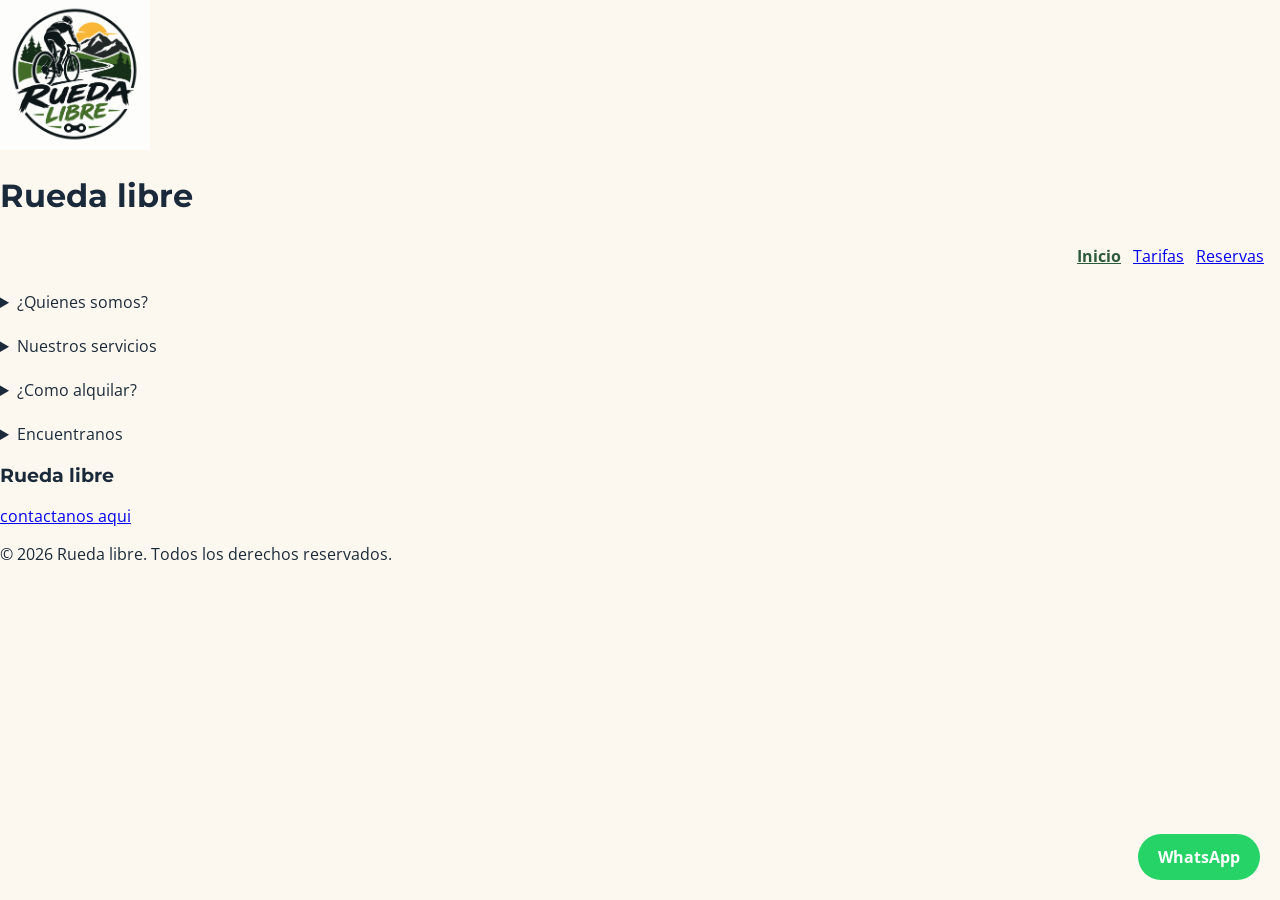
==== index.html @ f24c2aa4 "revision header" ====
<!DOCTYPE html>
<html lang="en">
<head>
    <meta charset="UTF-8">
    <meta name="viewport" content="width=device-width, initial-scale=1.0">
    <title>Rueda Libre</title>



    <link rel="preconnect" href="https://fonts.googleapis.com">
    <link rel="preconnect" href="https://fonts.gstatic.com" crossorigin>
    <link href="https://fonts.googleapis.com/css2?family=Montserrat:wght@700&family=Open+Sans:wght@400;600&display=swap" rel="stylesheet">
    <link rel="stylesheet" href="css/styles.css">



</head>


<body>



    <header>
      <img src="images/rueda.png" alt="logo" width="150px" height="150px">
        <h1>Rueda libre</h1>
        
        <ul id="menu">
            <li><a href="index.html" class="activo">Inicio</a></li>
            <li><a href="paginas/tarifas.html">Tarifas</a></li>
            <li><a href="paginas/reservas.html" class="btn-reservas">Reservas</a></li>
        </ul>

    </header>



<details>
<summary>¿Quienes somos?</summary>
<h2>Rueda libre</h2>
<p>somos empresa lider en alquiler de bicicletas ubicada en medellin con mas de 10 años de experiencia en el mercado</p>
<a href="#encuentranos">encuentranos</a>
</details>
<br>
<details>
  <summary>Nuestros servicios</summary>
  <a href="reservas.html">no te quedes sin tu cupo</a>

 <h2>Alquiler de bicicletas</h2>
<p>Escoge la bicicleta a tu gusto, incluye casco y candado</p>

<div class="contenedor-bicicletas">
  
  <div class="tarjeta">
    <h3>Urbana</h3>
    <p>Ideal para ciudad</p>
    <img src="images/urbana.png" alt="bici urbana">
  </div>

  <div class="tarjeta">
    <h3>Montaña</h3>
    <p>Para trocha y aventura</p>
    <img src="images/montaña.png" alt="bici montaña">
  </div>

  <div class="tarjeta">
    <span class="etiqueta">Nuevo</span>
    <h3>Eléctrica</h3>
    <p>Con asistencia eléctrica</p>
    <img src="images/electrica.png" alt="bici electrica">
  </div>

</div>

    <li class="tarjeta servicio">
      <h2>Recorridos guiados</h2>
      <p>Recorrido por las mejores partes de Medellín en el cual podrás disfrutar de muy buenas vistas y buena gastronomía en el recorrido</p>
      <img src="images/ruta.png" alt="una de las rutas">
    </li>

    <li class="tarjeta servicio">
      <h2>Taller básico</h2>
      <p>Te ofrecemos un curso de corta duración en el cual podrás aprender como hacerle mantenimiento general a tu bicicleta y mantenerla al día</p>
      <img src="images/taller.png" alt="taller de mantenimiento">
    </li>
  </ul>
</details>
<br>
<details>
<summary>¿Como alquilar?</summary>
<ol>
    <li>ponerte en contacto ,dale click al link de abajo</li>
    <li>cuentanos tu horario , bicicleta y ruta de preferencia</li>
    <li>escribe tus dato para reserva</li>
    <li>cancela el monto pactado con el asesor para comfirmar la reserva</li>
    <li>disfruta de tu servicio</li>
</ol>
<a href="mailto:ruedalibre@gmail.com">click aqui</a>


</details>
<br>
<details>

<summary id="encuentranos">Encuentranos</summary>
<p>calle 87 </p>
<a href="https://www.google.com/maps/@6.2193664,-75.5882881,15z?entry=ttu&g_ep=EgoyMDI2MTAxOC4wIKXMDSoASAFQAw%3D%3D"target="_blank">nuestra ubicacion</a>
</details>
<footer>
        <h3>Rueda libre</h3>
        
        <p><a href="mailto:ruedalibre@gmail.com">contactanos aqui</a></p>

        <p>&copy; 2026 Rueda libre. Todos los derechos reservados.</p>

    </footer>

<a href="https://wa.me/573000000000" target="_blank" class="btn-whatsapp">WhatsApp</a>
</body>
</html>
---- css/styles.css ----
/* === 1. VARIABLES === */
:root{
  --fuente-titulos: "Montserrat", sans-serif;
  --fuente-texto: "Open Sans", sans-serif;
  --verde-ruta: #2d5a3a;
  --naranja-pedal: #ff6b35;
  --gris-asfalto: #666;
  --crema: #fdf8ef;
  --azul-noche: #1a2a3a;
  --espacio-small: 0.5rem;
  --espacio-medium: 1rem;
  --espacio-large: 2rem;
}

/* === 2. BASE === */
*{
  box-sizing: border-box;
}
body{
  font-family: var(--fuente-texto);
  background-color: var(--crema);
  color: var(--azul-noche);
  margin: 0;
}
h1, h2, h3, h4, h5, h6{
  font-family: var(--fuente-titulos);
}
main{
  max-width: 64rem;
  margin: 0 auto;
  padding: var(--espacio-medium);
  padding-bottom: 80px;
}

/* === 3. NAVEGACION === */



#menu{
  color: var(--gris-asfalto);
  padding: var(--espacio-small) var(--espacio-medium);
  text-decoration: none;

  display: flex;
  justify-content:right;
  
 
  gap: 12px;
  
  
}
.header{
  flex-direction: column;
  align-items: center;


}
#menu li{
  display: inline-block;
}
#menu a.activo{
  color: var(--verde-ruta);
  font-weight: bold;
}
#menu a:focus{
  outline: 3px solid var(--naranja-pedal);
  outline-offset: 2px;
}
#menu a:hover{
  color: var(--naranja-pedal);

}


/* === 4. COMPONENTES - Portada === */
#portada, .portada, .hero, #inicio{
  min-height: 70vh;
}

/* === 5. COMPONENTES - Tarjetas === */
.tarjeta, .card, .servicio, .servicios .card{
  position: relative;
  padding: var(--espacio-medium);
  border: 1px solid var(--gris-asfalto);
  border-radius: 8px;
  margin-bottom: var(--espacio-medium);
}

.contenedor-bicicletas{
  display: flex;
  gap: 12px;
  
}
.contenedor-bicicletas .tarjeta{
  flex: 1;
}
.tarjeta img, .card img{
  width: 100%;
  display: block;
  
}

.etiqueta{
  position: absolute;
  top: 10px;
  right: 10px;
  background-color: var(--naranja-pedal);
  color: white;
  padding: 4px 8px;
  border-radius: 4px;
  font-size: 0.8rem;
  font-weight: bold;
}

/* === 6. COMPONENTES - Tablas === */
table{
  width: 100%;
  border-collapse: collapse;
}
th, td{
  padding: var(--espacio-small);
  border: 1px solid var(--gris-asfalto);
}
thead th, thead{
  background-color: var(--verde-ruta);
  color: #ffffff;
}

/* === 7. COMPONENTES - Formulario y botones === */
label{
  display: block;
  margin-bottom: var(--espacio-small);
}
input, textarea, select{
  width: 100%;
  padding: var(--espacio-small);
}
button, .btn, input[type="submit"]{
  padding: var(--espacio-small) var(--espacio-large);
}
button:focus, .btn:focus{
  outline: 3px solid var(--naranja-pedal);
}

/* === 8. POSICIONAMIENTO - WhatsApp fijo === */
.btn-whatsapp{
  position: fixed;
  bottom: 20px;
  right: 20px;
  background-color: #25D366;
  color: white;
  padding: 12px 20px;
  border-radius: 50px;
  text-decoration: none;
  font-weight: bold;
  z-index: 1000;
}
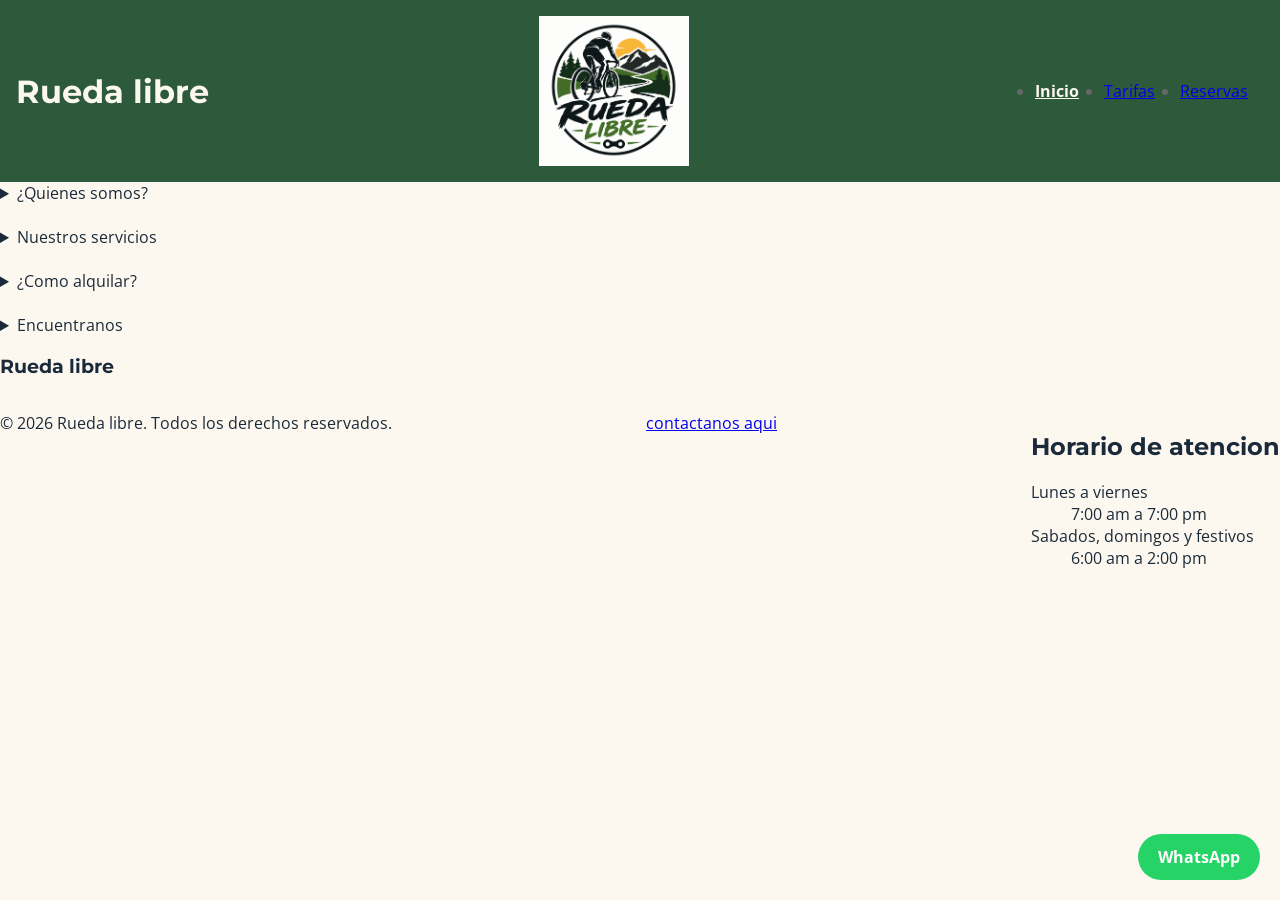
==== commit 3c40deb3: "se le modifica color y posicion de los elementos del header y footer" ====
--- a/index.html
+++ b/index.html
@@ -22,8 +22,9 @@
 
 
     <header>
+      <h1>Rueda libre</h1>
       <img src="images/rueda.png" alt="logo" width="150px" height="150px">
-        <h1>Rueda libre</h1>
+        
         
         <ul id="menu">
             <li><a href="index.html" class="activo">Inicio</a></li>
@@ -106,12 +107,20 @@
 <p>calle 87 </p>
 <a href="https://www.google.com/maps/@6.2193664,-75.5882881,15z?entry=ttu&g_ep=EgoyMDI2MTAxOC4wIKXMDSoASAFQAw%3D%3D"target="_blank">nuestra ubicacion</a>
 </details>
+<h3>Rueda libre</h3>
 <footer>
-        <h3>Rueda libre</h3>
+        <p>&copy; 2026 Rueda libre. Todos los derechos reservados.</p>
+        
         
         <p><a href="mailto:ruedalibre@gmail.com">contactanos aqui</a></p>
 
-        <p>&copy; 2026 Rueda libre. Todos los derechos reservados.</p>
+        <dl>
+            <h2>Horario de atencion</h2>
+            <dt>Lunes a viernes</dt>
+            <dd>7:00 am a 7:00 pm</dd>
+            <dt>Sabados, domingos y festivos</dt>
+            <dd>6:00 am a 2:00 pm</dd>
+        </dl>
 
     </footer>
 
--- a/css/styles.css
+++ b/css/styles.css
@@ -40,26 +40,27 @@
   color: var(--gris-asfalto);
   padding: var(--espacio-small) var(--espacio-medium);
   text-decoration: none;
-
   display: flex;
   justify-content:right;
-  
- 
-  gap: 12px;
+flex-wrap: wrap;
+  gap: 25px;
   
   
 }
-.header{
-  flex-direction: column;
+header{
+  display: flex;
+  flex-direction: row;
   align-items: center;
+  justify-content: space-between;
+  padding: var(--espacio-medium);
+  background-color: var(--verde-ruta);
 
 
 }
-#menu li{
-  display: inline-block;
-}
+
+
 #menu a.activo{
-  color: var(--verde-ruta);
+  color: var(--crema);
   font-weight: bold;
 }
 #menu a:focus{
@@ -154,4 +155,13 @@
   text-decoration: none;
   font-weight: bold;
   z-index: 1000;
+}
+footer{
+  display: flex;
+  justify-content: space-between;
+
+
+}
+h1{
+  color: var(--crema);
 }
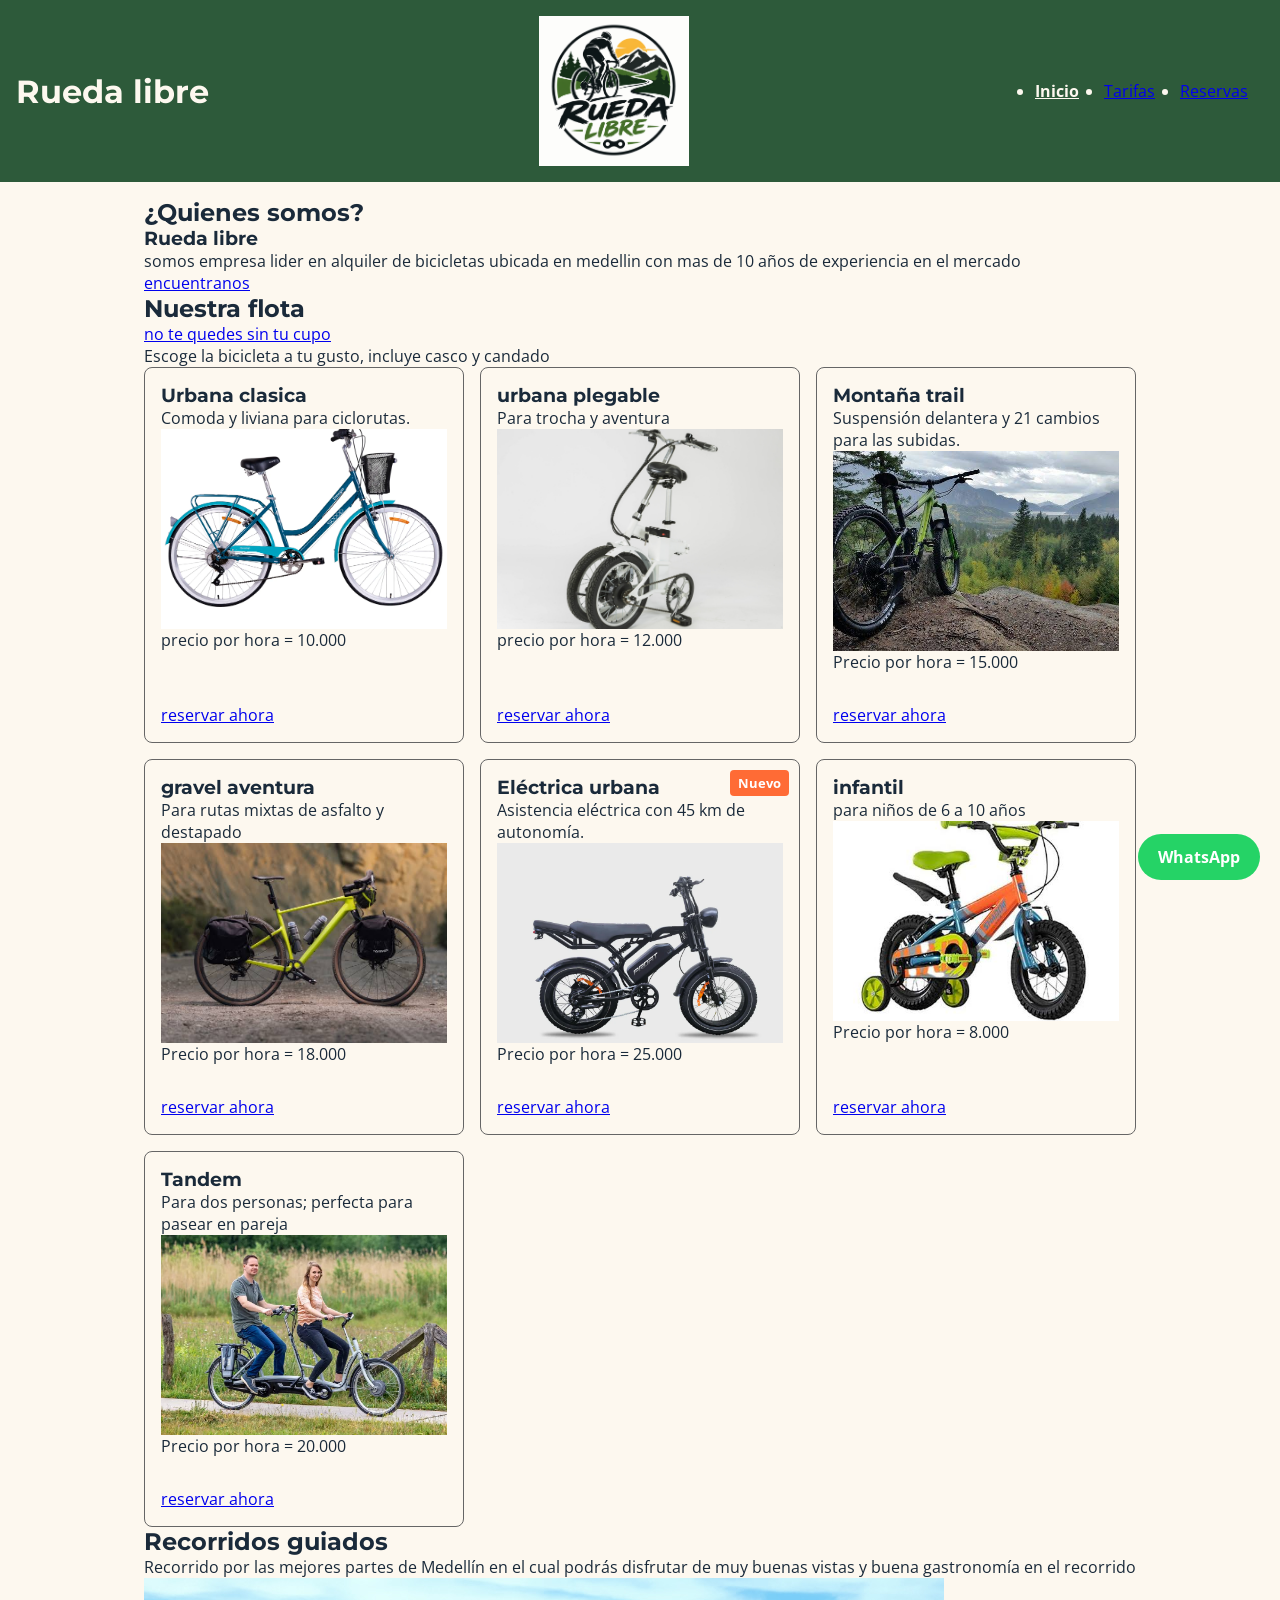
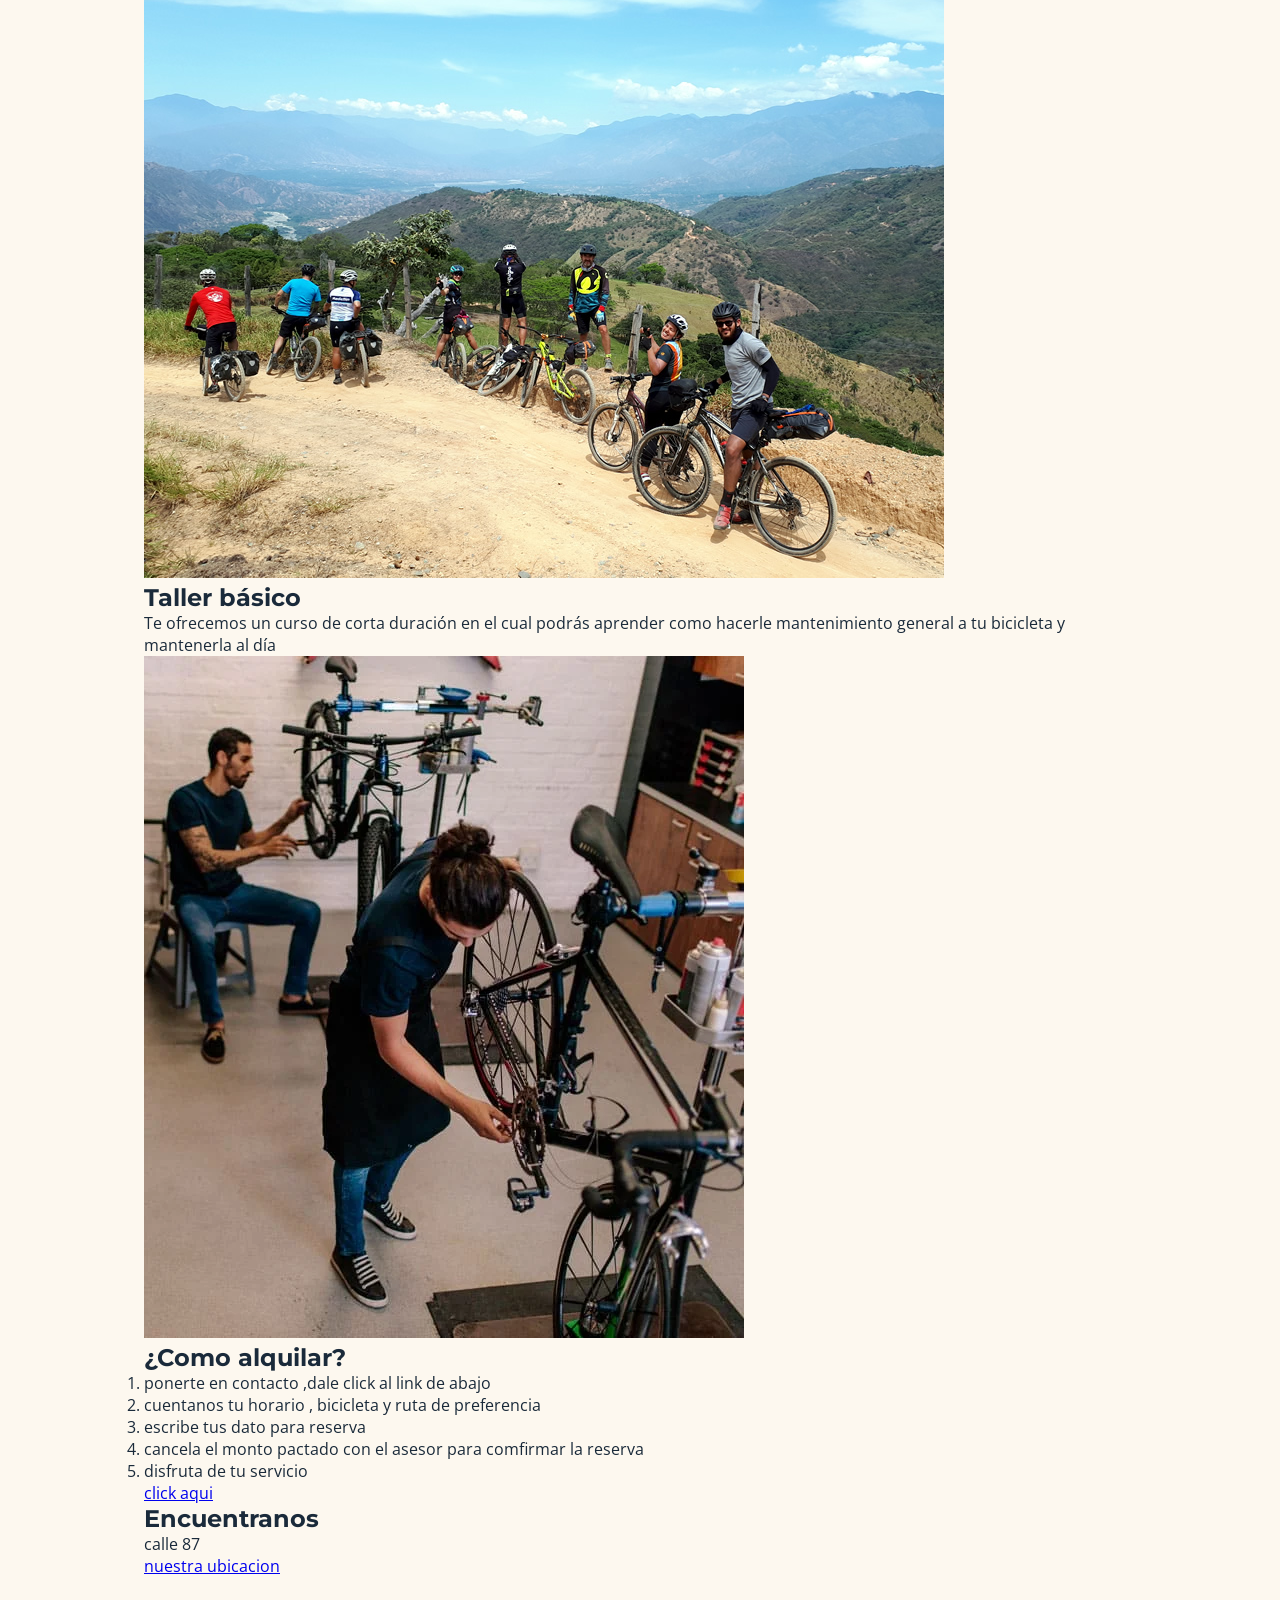
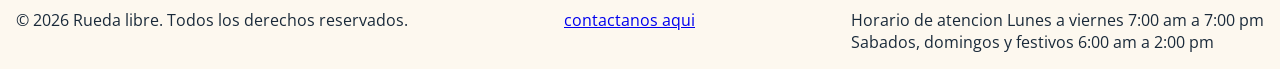
==== commit 1c6f39e5: "se le agrega y alinean  tarjetas" ====
--- a/index.html
+++ b/index.html
@@ -15,115 +15,149 @@
 
 
 </head>
-
-
 <body>
-
-
-
     <header>
       <h1>Rueda libre</h1>
       <img src="images/rueda.png" alt="logo" width="150px" height="150px">
         
-        
+      <nav>
         <ul id="menu">
             <li><a href="index.html" class="activo">Inicio</a></li>
             <li><a href="paginas/tarifas.html">Tarifas</a></li>
             <li><a href="paginas/reservas.html" class="btn-reservas">Reservas</a></li>
         </ul>
+      </nav>
 
     </header>
 
+    
+
+<main>
+
+  <h2>¿Quienes somos?</h2>
+  <h3>Rueda libre</h3>
+  <p>somos empresa lider en alquiler de bicicletas ubicada en medellin con mas de 10 años de experiencia en el mercado</p>
+  <a href="#encuentranos">encuentranos</a>
+
+  <br>
+
+    
+  <h2>Nuestra flota</h2>
+  <a href="paginas/reservas.html">no te quedes sin tu cupo</a>
+  <p>Escoge la bicicleta a tu gusto, incluye casco y candado</p>
+
+  <div class="contenedor-bicicletas">
+    
+    <div class="tarjeta">
+      <h3>Urbana clasica</h3>
+      <p>Comoda y liviana para ciclorutas.</p>
+      <img src="images/urbana.png" alt="bici urbana">
+      <p>precio por hora = 10.000</p>
+      <a href="paginas/reservas.html">reservar ahora</a>
+    </div>
+    <div class="tarjeta">
+      <h3>urbana plegable</h3>
+      <p>Para trocha y aventura</p>
+      <img src="images/plegable.png" alt="bici urbana plegable">
+      <p>precio por hora = 12.000</p>
+      <a href="paginas/reservas.html">reservar ahora</a>
+    </div>
+
+    <div class="tarjeta">
+      <h3>Montaña trail</h3>
+      <p>Suspensión delantera y 21 cambios para las subidas.</p>
+      <img src="images/montaña.png" alt="bici montaña">
+      <P>Precio por hora = 15.000</P>
+      <a href="paginas/reservas.html">reservar ahora</a>
+    </div>
+    <div class="tarjeta">
+      <h3>gravel aventura</h3>
+      <p>Para rutas mixtas de asfalto y destapado</p>
+      <img src="images/gravel.png" alt="bici para gravel">
+      <p>Precio por hora = 18.000</p>
+      <a href="paginas/reservas.html">reservar ahora</a>
+    </div>
+
+    <div class="tarjeta">
+      <span class="etiqueta">Nuevo</span>
+      <h3>Eléctrica urbana</h3>
+      <p>Asistencia eléctrica con 45 km de autonomía.</p>
+      <img src="images/electrica.png" alt="bici electrica">
+      <p>Precio por hora = 25.000</p>
+      <a href="paginas/reservas.html">reservar ahora</a>
+    </div>
+    
+    
+    <div class="tarjeta">
+      <h3>infantil</h3>
+      <p>para niños de 6 a 10 años</p>
+      <img src="images/niños.png" alt="bici para niños">
+      <p>Precio por hora = 8.000</p>
+      <a href="paginas/reservas.html">reservar ahora</a>
+    </div>  
+
+    <div class="tarjeta">
+      <h3>Tandem</h3>
+      <p>Para dos personas; perfecta para pasear en pareja</p>
+      <img src="images/tandem.png" alt="bici para niños">
+      <p>Precio por hora = 20.000</p>
+      <a href="paginas/reservas.html">reservar ahora</a>
+    </div>  
 
 
-<details>
-<summary>¿Quienes somos?</summary>
-<h2>Rueda libre</h2>
-<p>somos empresa lider en alquiler de bicicletas ubicada en medellin con mas de 10 años de experiencia en el mercado</p>
-<a href="#encuentranos">encuentranos</a>
-</details>
-<br>
-<details>
-  <summary>Nuestros servicios</summary>
-  <a href="reservas.html">no te quedes sin tu cupo</a>
-
- <h2>Alquiler de bicicletas</h2>
-<p>Escoge la bicicleta a tu gusto, incluye casco y candado</p>
-
-<div class="contenedor-bicicletas">
-  
-  <div class="tarjeta">
-    <h3>Urbana</h3>
-    <p>Ideal para ciudad</p>
-    <img src="images/urbana.png" alt="bici urbana">
   </div>
 
-  <div class="tarjeta">
-    <h3>Montaña</h3>
-    <p>Para trocha y aventura</p>
-    <img src="images/montaña.png" alt="bici montaña">
-  </div>
-
-  <div class="tarjeta">
-    <span class="etiqueta">Nuevo</span>
-    <h3>Eléctrica</h3>
-    <p>Con asistencia eléctrica</p>
-    <img src="images/electrica.png" alt="bici electrica">
-  </div>
-
-</div>
-
-    <li class="tarjeta servicio">
-      <h2>Recorridos guiados</h2>
-      <p>Recorrido por las mejores partes de Medellín en el cual podrás disfrutar de muy buenas vistas y buena gastronomía en el recorrido</p>
-      <img src="images/ruta.png" alt="una de las rutas">
-    </li>
-
-    <li class="tarjeta servicio">
-      <h2>Taller básico</h2>
-      <p>Te ofrecemos un curso de corta duración en el cual podrás aprender como hacerle mantenimiento general a tu bicicleta y mantenerla al día</p>
-      <img src="images/taller.png" alt="taller de mantenimiento">
-    </li>
-  </ul>
-</details>
-<br>
-<details>
-<summary>¿Como alquilar?</summary>
-<ol>
-    <li>ponerte en contacto ,dale click al link de abajo</li>
-    <li>cuentanos tu horario , bicicleta y ruta de preferencia</li>
-    <li>escribe tus dato para reserva</li>
-    <li>cancela el monto pactado con el asesor para comfirmar la reserva</li>
-    <li>disfruta de tu servicio</li>
-</ol>
-<a href="mailto:ruedalibre@gmail.com">click aqui</a>
 
 
-</details>
-<br>
-<details>
+          <h2>Recorridos guiados</h2>
+          <p>Recorrido por las mejores partes de Medellín en el cual podrás disfrutar de muy buenas vistas y buena gastronomía en el recorrido</p>
+        <img src="images/ruta.png" alt="una de las rutas">
+      
 
-<summary id="encuentranos">Encuentranos</summary>
-<p>calle 87 </p>
-<a href="https://www.google.com/maps/@6.2193664,-75.5882881,15z?entry=ttu&g_ep=EgoyMDI2MTAxOC4wIKXMDSoASAFQAw%3D%3D"target="_blank">nuestra ubicacion</a>
-</details>
-<h3>Rueda libre</h3>
-<footer>
+        
+        <h2>Taller básico</h2>
+          <p>Te ofrecemos un curso de corta duración en el cual podrás aprender como hacerle mantenimiento general a tu bicicleta y mantenerla al día</p>
+          <img src="images/taller.png" alt="taller de mantenimiento">
+        
+      
+    
+
+  <br>
+
+  <h2>¿Como alquilar?</h2>
+  <ol>
+      <li>ponerte en contacto ,dale click al link de abajo</li>
+      <li>cuentanos tu horario , bicicleta y ruta de preferencia</li>
+      <li>escribe tus dato para reserva</li>
+      <li>cancela el monto pactado con el asesor para comfirmar la reserva</li>
+      <li>disfruta de tu servicio</li>
+  </ol>
+  <a href="mailto:ruedalibre@gmail.com">click aqui</a>
+
+  <br>
+
+  <h2>Encuentranos</h2>
+  <p>calle 87 </p>
+  <a href="https://www.google.com/maps/@6.2193664,-75.5882881,15z?entry=ttu&g_ep=EgoyMDI2MTAxOC4wIKXMDSoASAFQAw%3D%3D"target="_blank">nuestra ubicacion</a>
+
+</main>
+    <footer>
+      
         <p>&copy; 2026 Rueda libre. Todos los derechos reservados.</p>
         
         
         <p><a href="mailto:ruedalibre@gmail.com">contactanos aqui</a></p>
 
-        <dl>
-            <h2>Horario de atencion</h2>
-            <dt>Lunes a viernes</dt>
-            <dd>7:00 am a 7:00 pm</dd>
-            <dt>Sabados, domingos y festivos</dt>
-            <dd>6:00 am a 2:00 pm</dd>
-        </dl>
-
+        <p> Horario de atencion
+            Lunes a viernes
+            7:00 am a 7:00 pm
+            <br>
+            Sabados, domingos y festivos
+            6:00 am a 2:00 pm</p>
+        
+      <a href="https://wa.me/573000000000" target="_blank" class="btn-whatsapp">WhatsApp</a>
     </footer>
 
-<a href="https://wa.me/573000000000" target="_blank" class="btn-whatsapp">WhatsApp</a>
+      
 </body>
 </html>
--- a/css/styles.css
+++ b/css/styles.css
@@ -15,12 +15,18 @@
 /* === 2. BASE === */
 *{
   box-sizing: border-box;
+  margin: 0;
+  padding: 0;
 }
 body{
   font-family: var(--fuente-texto);
   background-color: var(--crema);
   color: var(--azul-noche);
   margin: 0;
+  padding: 0;
+  width: 100%;
+  
+  
 }
 h1, h2, h3, h4, h5, h6{
   font-family: var(--fuente-titulos);
@@ -29,7 +35,7 @@
   max-width: 64rem;
   margin: 0 auto;
   padding: var(--espacio-medium);
-  padding-bottom: 80px;
+  min-height: 80vh;
 }
 
 /* === 3. NAVEGACION === */
@@ -38,24 +44,32 @@
 
 #menu{
   color: var(--gris-asfalto);
-  padding: var(--espacio-small) var(--espacio-medium);
+  padding: var(--espacio-medium);
   text-decoration: none;
   display: flex;
-  justify-content:right;
-flex-wrap: wrap;
+  justify-content:flex-end;
+  flex-wrap: wrap;
   gap: 25px;
-  
+ color: var(--crema);
   
 }
-header{
-  display: flex;
-  flex-direction: row;
-  align-items: center;
-  justify-content: space-between;
-  padding: var(--espacio-medium);
-  background-color: var(--verde-ruta);
 
+header {
+    display: flex;
+    flex-direction: row;
+    align-items: center;
+    justify-content: space-between;
 
+    width: 100%;
+    max-width: none;
+    min-width: 0;
+    box-sizing: border-box;
+
+    padding: 1rem;
+    margin: 0;
+
+    background-color: var(--verde-ruta);
+    flex-wrap: wrap;
 }
 
 
@@ -79,27 +93,44 @@
 }
 
 /* === 5. COMPONENTES - Tarjetas === */
-.tarjeta, .card, .servicio, .servicios .card{
-  position: relative;
+.tarjeta {
+  position:relative;
   padding: var(--espacio-medium);
   border: 1px solid var(--gris-asfalto);
   border-radius: 8px;
   margin-bottom: var(--espacio-medium);
+  display: flex;
+  height: 100%;
+  flex-direction: column;
+  align-items: stretch;
+  
+}
+.tarjeta a{
+  margin-top: auto;
+  padding-top: 15px;
+
+
+}
+.tarjeta img{
+width: 100%;
+height: 200px;
+object-fit: cover;
+
 }
 
 .contenedor-bicicletas{
-  display: flex;
-  gap: 12px;
+  display: grid;
+  gap: 16px;
+  width: 100%;
+  max-width: 1100px;
+  grid-template-columns: repeat(auto-fit,minmax(280px,1fr));
+  justify-content: center;
+  align-items: stretch;
+  grid-auto-rows: 1fr;
+  
   
 }
-.contenedor-bicicletas .tarjeta{
-  flex: 1;
-}
-.tarjeta img, .card img{
-  width: 100%;
-  display: block;
-  
-}
+
 
 .etiqueta{
   position: absolute;
@@ -159,6 +190,7 @@
 footer{
   display: flex;
   justify-content: space-between;
+  padding:var(--espacio-medium);
 
 
 }
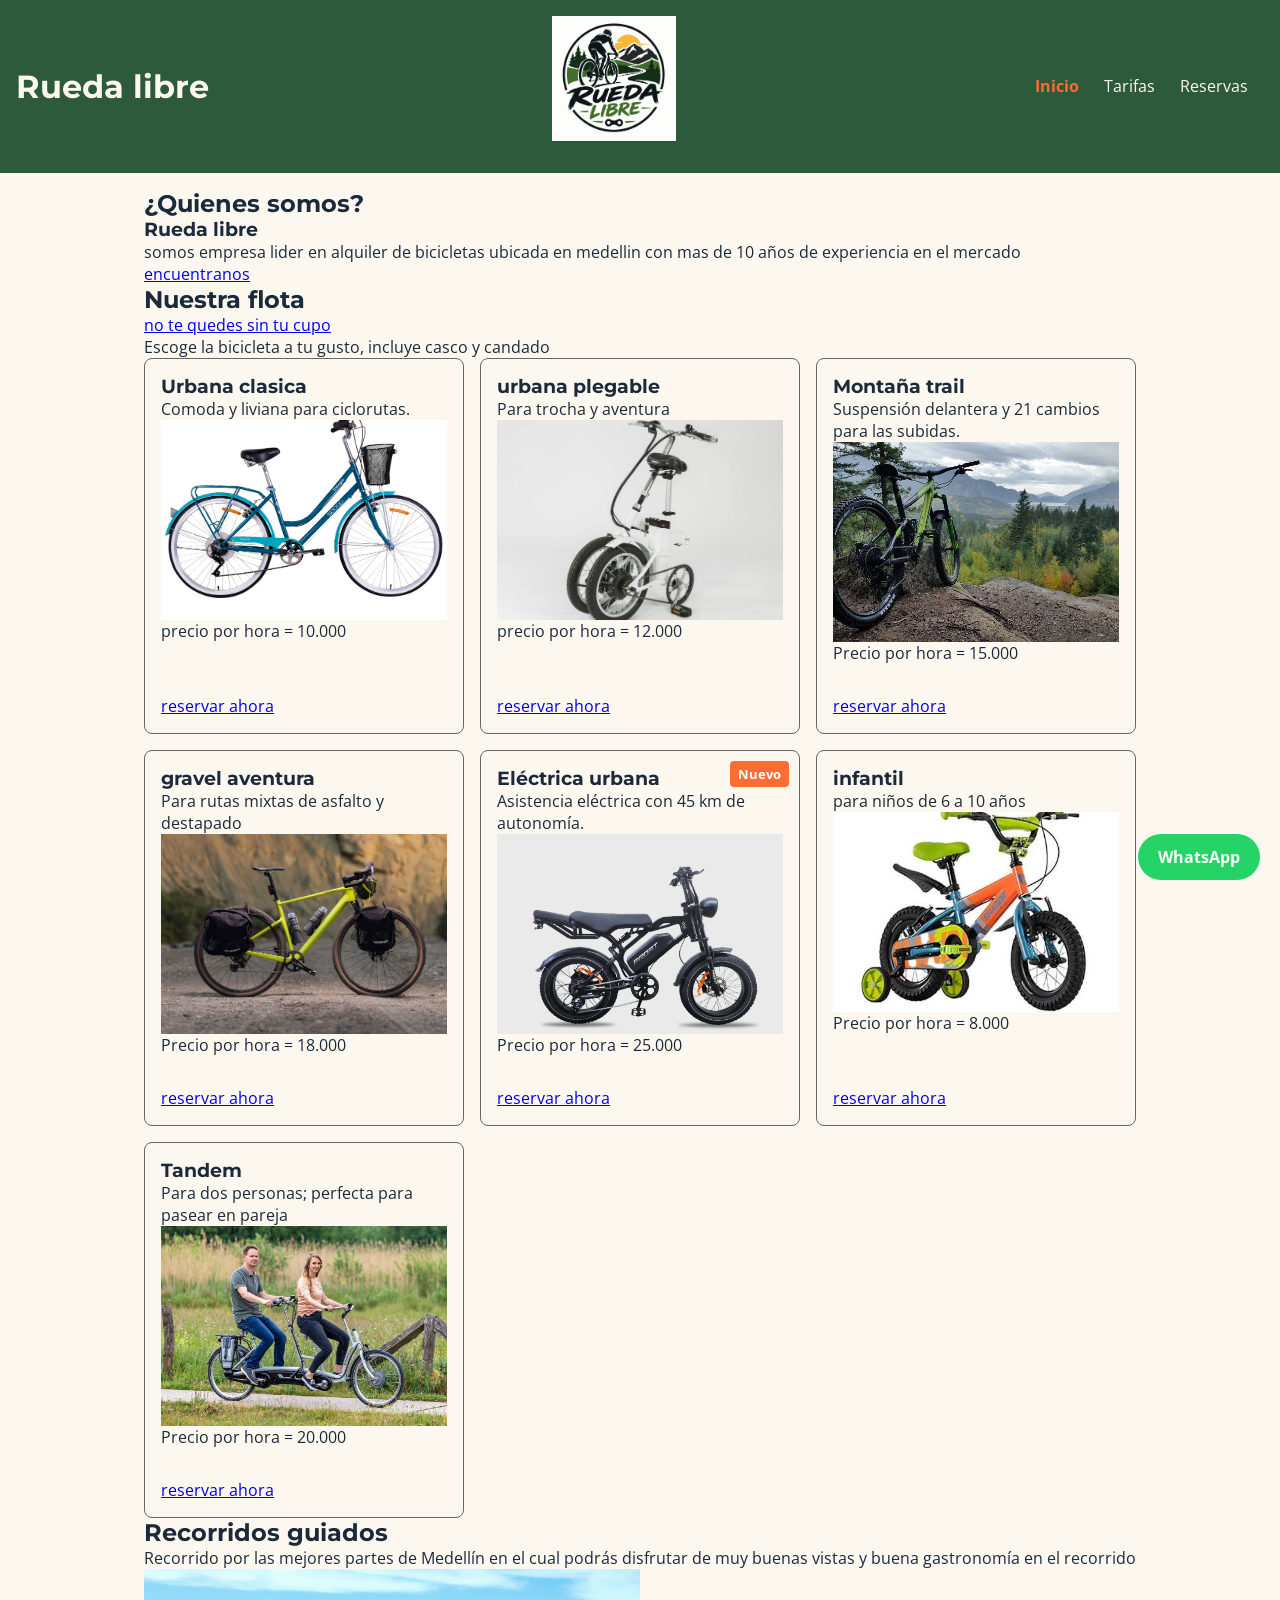
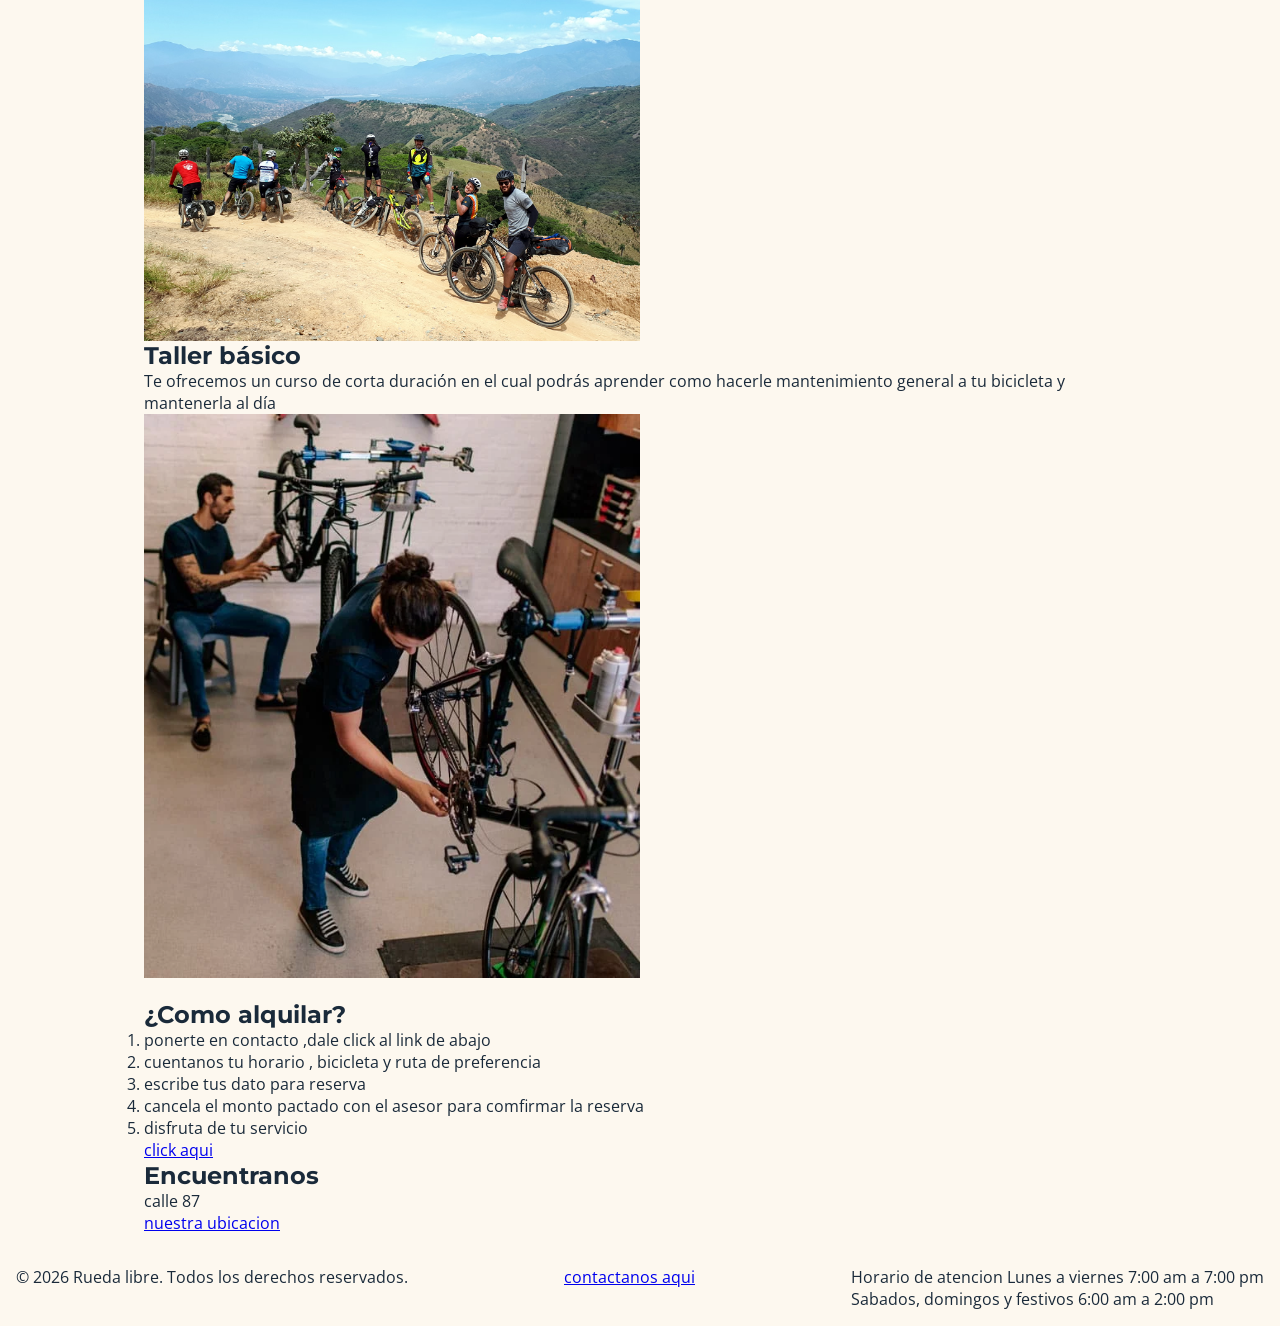
==== commit f630a679: "se le corrigen tamaño de imagenes y logo" ====
--- a/index.html
+++ b/index.html
@@ -18,7 +18,7 @@
 <body>
     <header>
       <h1>Rueda libre</h1>
-      <img src="images/rueda.png" alt="logo" width="150px" height="150px">
+      <img id="logo"src="images/rueda.png" alt="logo">
         
       <nav>
         <ul id="menu">
--- a/css/styles.css
+++ b/css/styles.css
@@ -51,7 +51,7 @@
   flex-wrap: wrap;
   gap: 25px;
  color: var(--crema);
-  
+  list-style: none;
 }
 
 header {
@@ -71,10 +71,16 @@
     background-color: var(--verde-ruta);
     flex-wrap: wrap;
 }
+#logo{
+
+  max-width: 10%;
+  
+  margin-bottom: var(--espacio-medium);
+}
 
 
 #menu a.activo{
-  color: var(--crema);
+  color: var(--naranja-pedal);
   font-weight: bold;
 }
 #menu a:focus{
@@ -84,6 +90,10 @@
 #menu a:hover{
   color: var(--naranja-pedal);
 
+}
+#menu a{
+  color: var(--crema);
+  text-decoration: none;
 }
 
 
@@ -115,6 +125,12 @@
 width: 100%;
 height: 200px;
 object-fit: cover;
+
+
+}
+img{
+display: flex;
+width: 50%;
 
 }
 
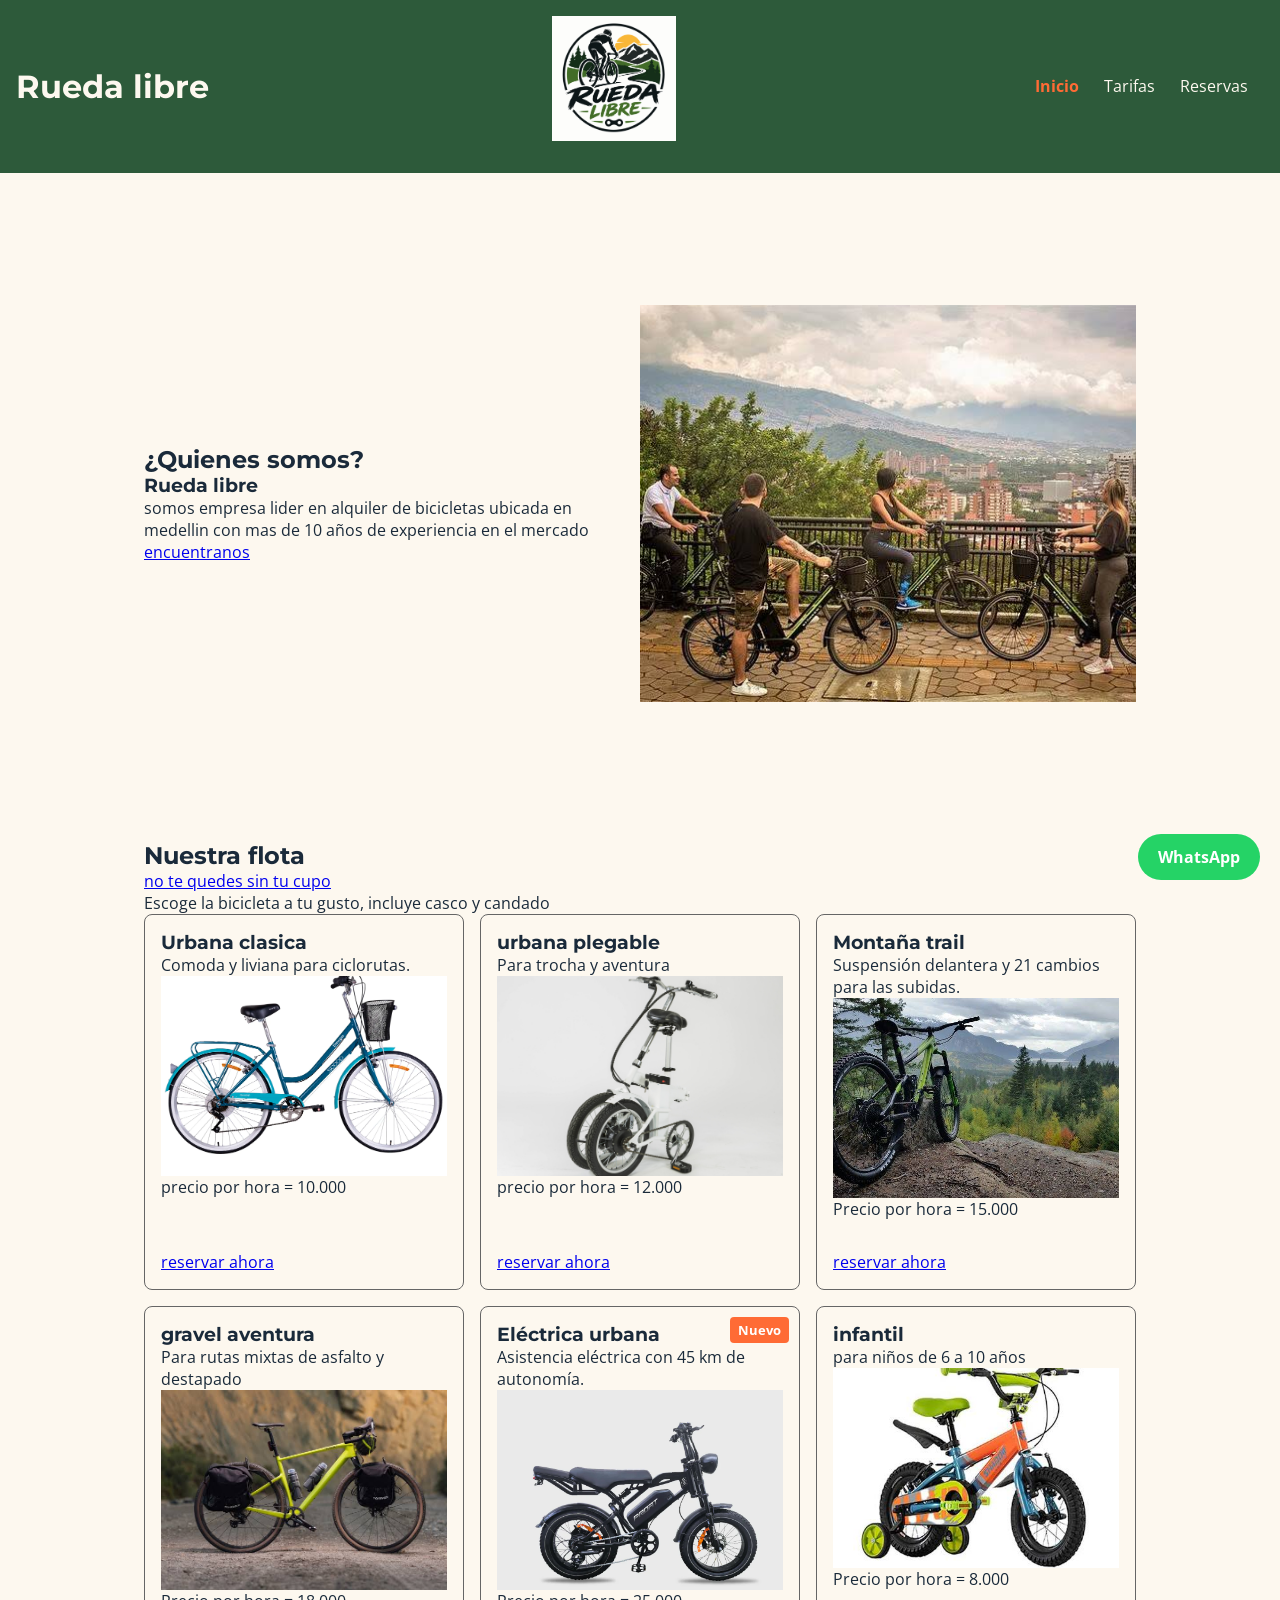
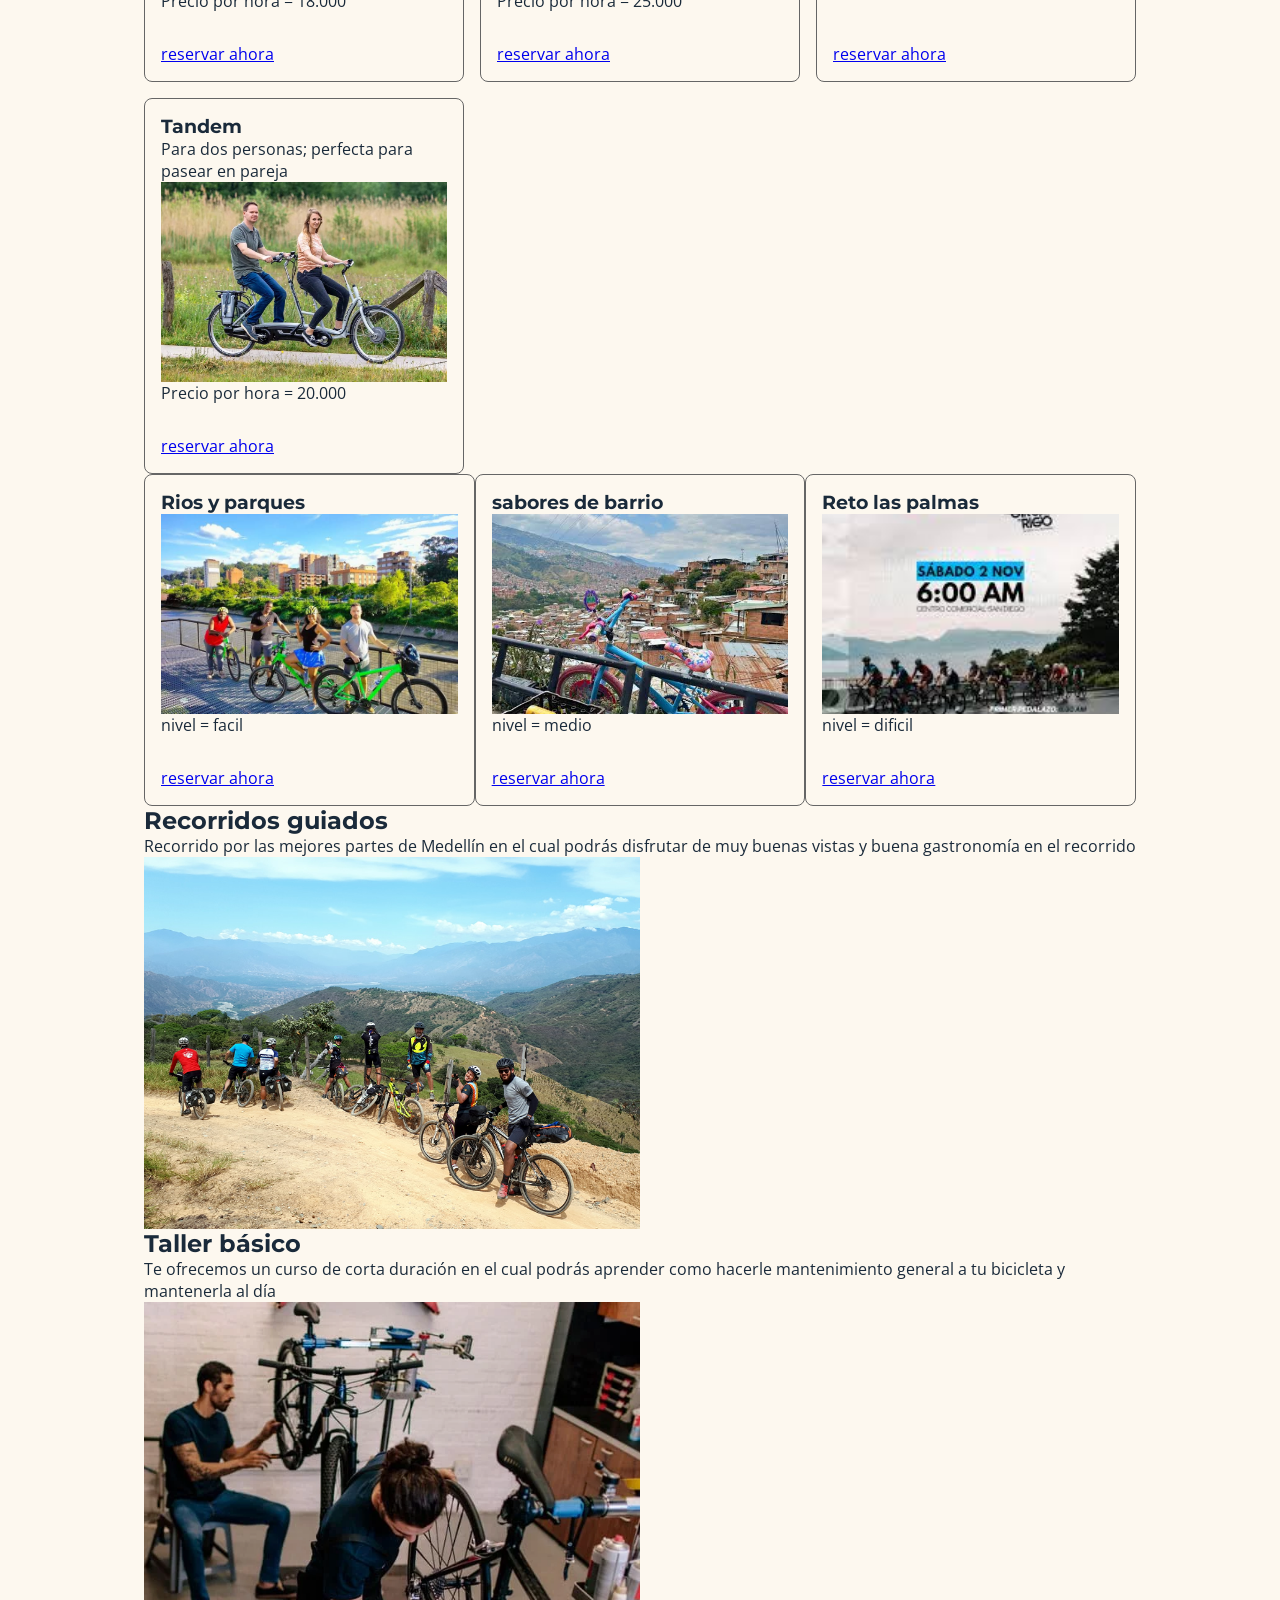
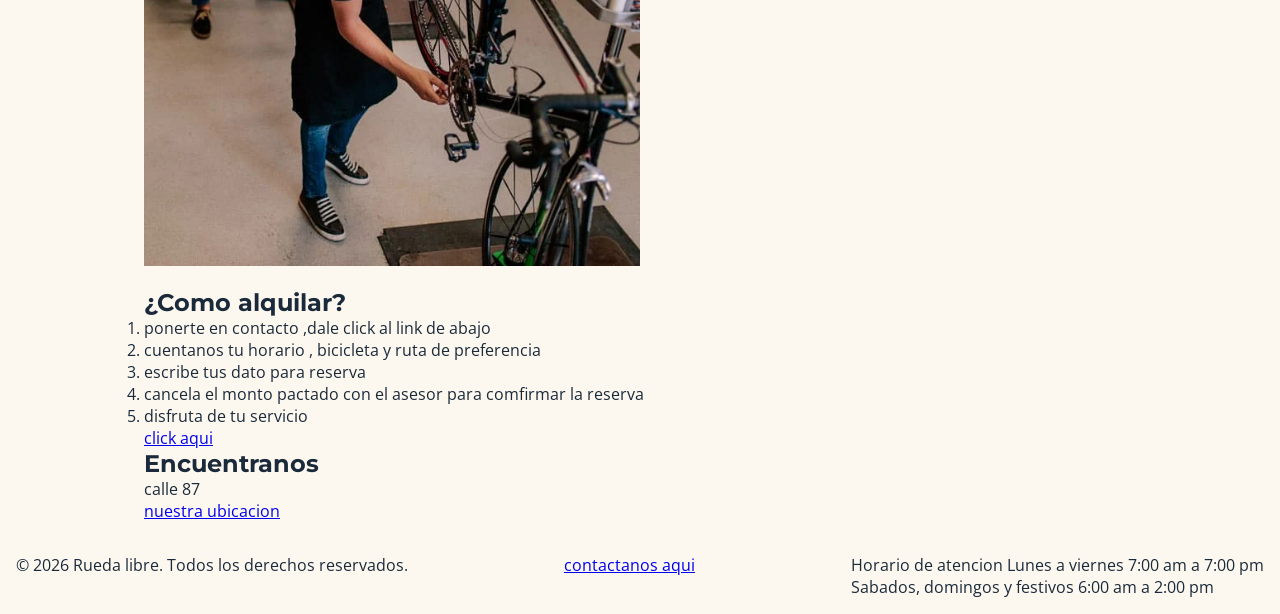
==== commit b58de14c: "se le agrega la seccion galeria y una columna en la portada" ====
--- a/index.html
+++ b/index.html
@@ -33,18 +33,22 @@
     
 
 <main>
-
-  <h2>¿Quienes somos?</h2>
-  <h3>Rueda libre</h3>
-  <p>somos empresa lider en alquiler de bicicletas ubicada en medellin con mas de 10 años de experiencia en el mercado</p>
-  <a href="#encuentranos">encuentranos</a>
+  <section id="portada">
+    <div>
+      <h2>¿Quienes somos?</h2>
+      <h3>Rueda libre</h3>
+      <p>somos empresa lider en alquiler de bicicletas ubicada en medellin con mas de 10 años de experiencia en el mercado</p>
+      <a href="#encuentranos">encuentranos</a>
+    </div>
+    <img src="images/portada.png" alt="recorrido en bici con vista a medellin">
+  </section>
 
   <br>
 
     
-  <h2>Nuestra flota</h2>
+  <h2>Nuestra flota</h2> 
   <a href="paginas/reservas.html">no te quedes sin tu cupo</a>
-  <p>Escoge la bicicleta a tu gusto, incluye casco y candado</p>
+  <p>Escoge la bicicleta a tu gusto, incluye casco y candado</p> 
 
   <div class="contenedor-bicicletas">
     
@@ -107,21 +111,43 @@
 
   </div>
 
+  <div class="contenedor-galeria">
+    
+    <div class="tarjeta">
+      <h3>Rios y parques</h3>
+     
+      <img src="images/rios.png" alt="recorrido por rios y parques">
+      <p>nivel = facil</p>
+      <a href="paginas/reservas.html">reservar ahora</a>
+    </div>
+    <div class="tarjeta">
+      <h3>sabores de barrio</h3>
+      
+      <img src="images/barrio.png" alt="recorrido por barrios de medellin">
+      <p>nivel = medio</p>
+      <a href="paginas/reservas.html">reservar ahora</a>
+    </div>
 
+    <div class="tarjeta">
+      <h3>Reto las palmas</h3>
+      
+      <img src="images/palmas.png" alt="recorrido por las palmas">
+      <P>nivel = dificil</P>
+      <a href="paginas/reservas.html">reservar ahora</a> 
+    </div>
+  </div>
 
-          <h2>Recorridos guiados</h2>
-          <p>Recorrido por las mejores partes de Medellín en el cual podrás disfrutar de muy buenas vistas y buena gastronomía en el recorrido</p>
+        <h2>Recorridos guiados</h2>
+        <p>Recorrido por las mejores partes de Medellín en el cual podrás disfrutar de muy buenas vistas y buena gastronomía en el recorrido</p>
         <img src="images/ruta.png" alt="una de las rutas">
       
 
         
         <h2>Taller básico</h2>
-          <p>Te ofrecemos un curso de corta duración en el cual podrás aprender como hacerle mantenimiento general a tu bicicleta y mantenerla al día</p>
-          <img src="images/taller.png" alt="taller de mantenimiento">
+        <p>Te ofrecemos un curso de corta duración en el cual podrás aprender como hacerle mantenimiento general a tu bicicleta y mantenerla al día</p>
+        <img src="images/taller.png" alt="taller de mantenimiento">
         
-      
-    
-
+     
   <br>
 
   <h2>¿Como alquilar?</h2>
--- a/css/styles.css
+++ b/css/styles.css
@@ -37,6 +37,11 @@
   padding: var(--espacio-medium);
   min-height: 80vh;
 }
+#portada{
+  display: flex;
+  flex-direction: row;
+  align-items: center;
+}
 
 /* === 3. NAVEGACION === */
 
@@ -146,7 +151,34 @@
   
   
 }
-
+.contenedor-galeria{
+  display: grid;
+  grid-template-columns: repeat(auto-fit,minmax(280px,1fr));
+  justify-content: center;
+  align-items: stretch;
+}
+.contenedor-datos{
+display: flex;
+flex-direction: row;
+gap: 12px;
+}
+.contenedor-inforeserva{
+
+display: flex;
+flex-direction: row;
+gap: 60px;
+
+}
+.principal{
+
+flex: 2;
+}
+.contenedor-inf{
+display: flex;
+flex-direction: column;
+flex: 1;
+
+}
 
 .etiqueta{
   position: absolute;
@@ -159,7 +191,15 @@
   font-size: 0.8rem;
   font-weight: bold;
 }
-
+#proporcion{
+  display: grid;
+  grid-template-columns: 2fr 1fr;
+
+
+
+
+
+}
 /* === 6. COMPONENTES - Tablas === */
 table{
   width: 100%;
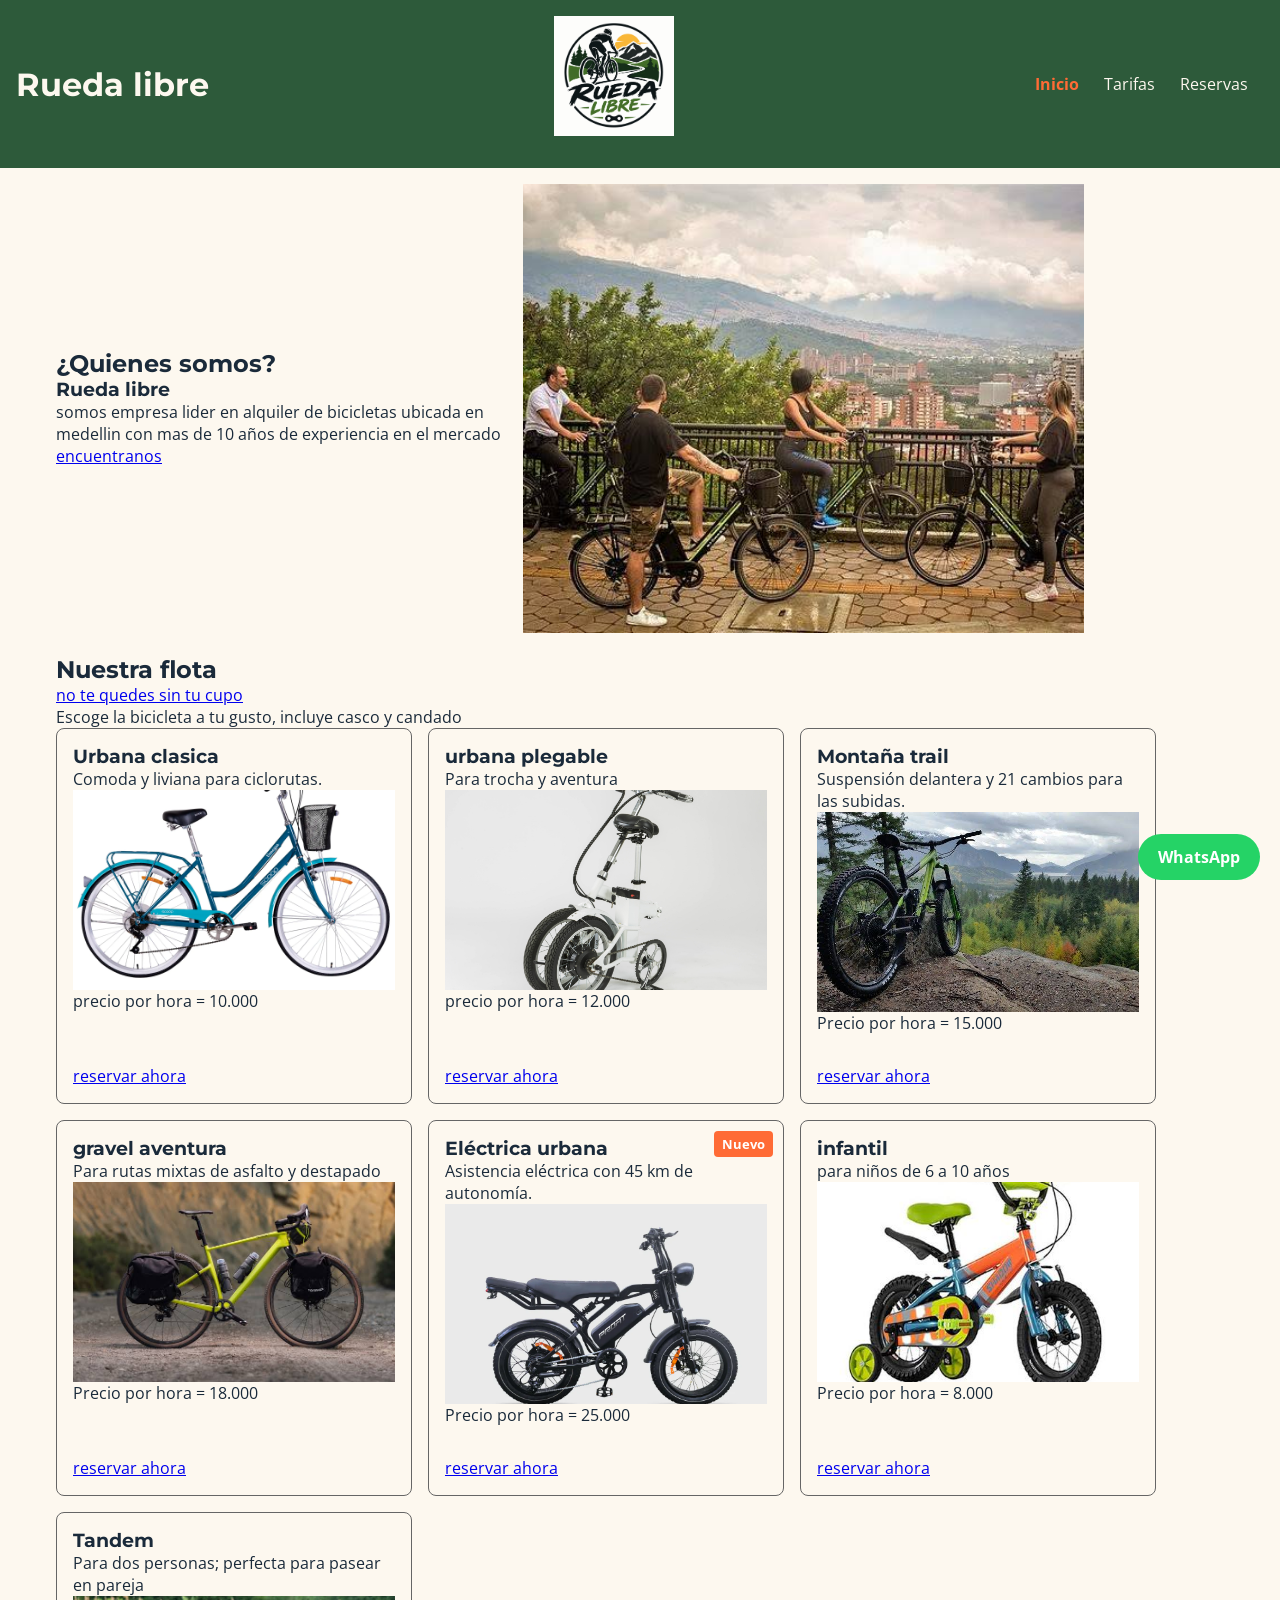
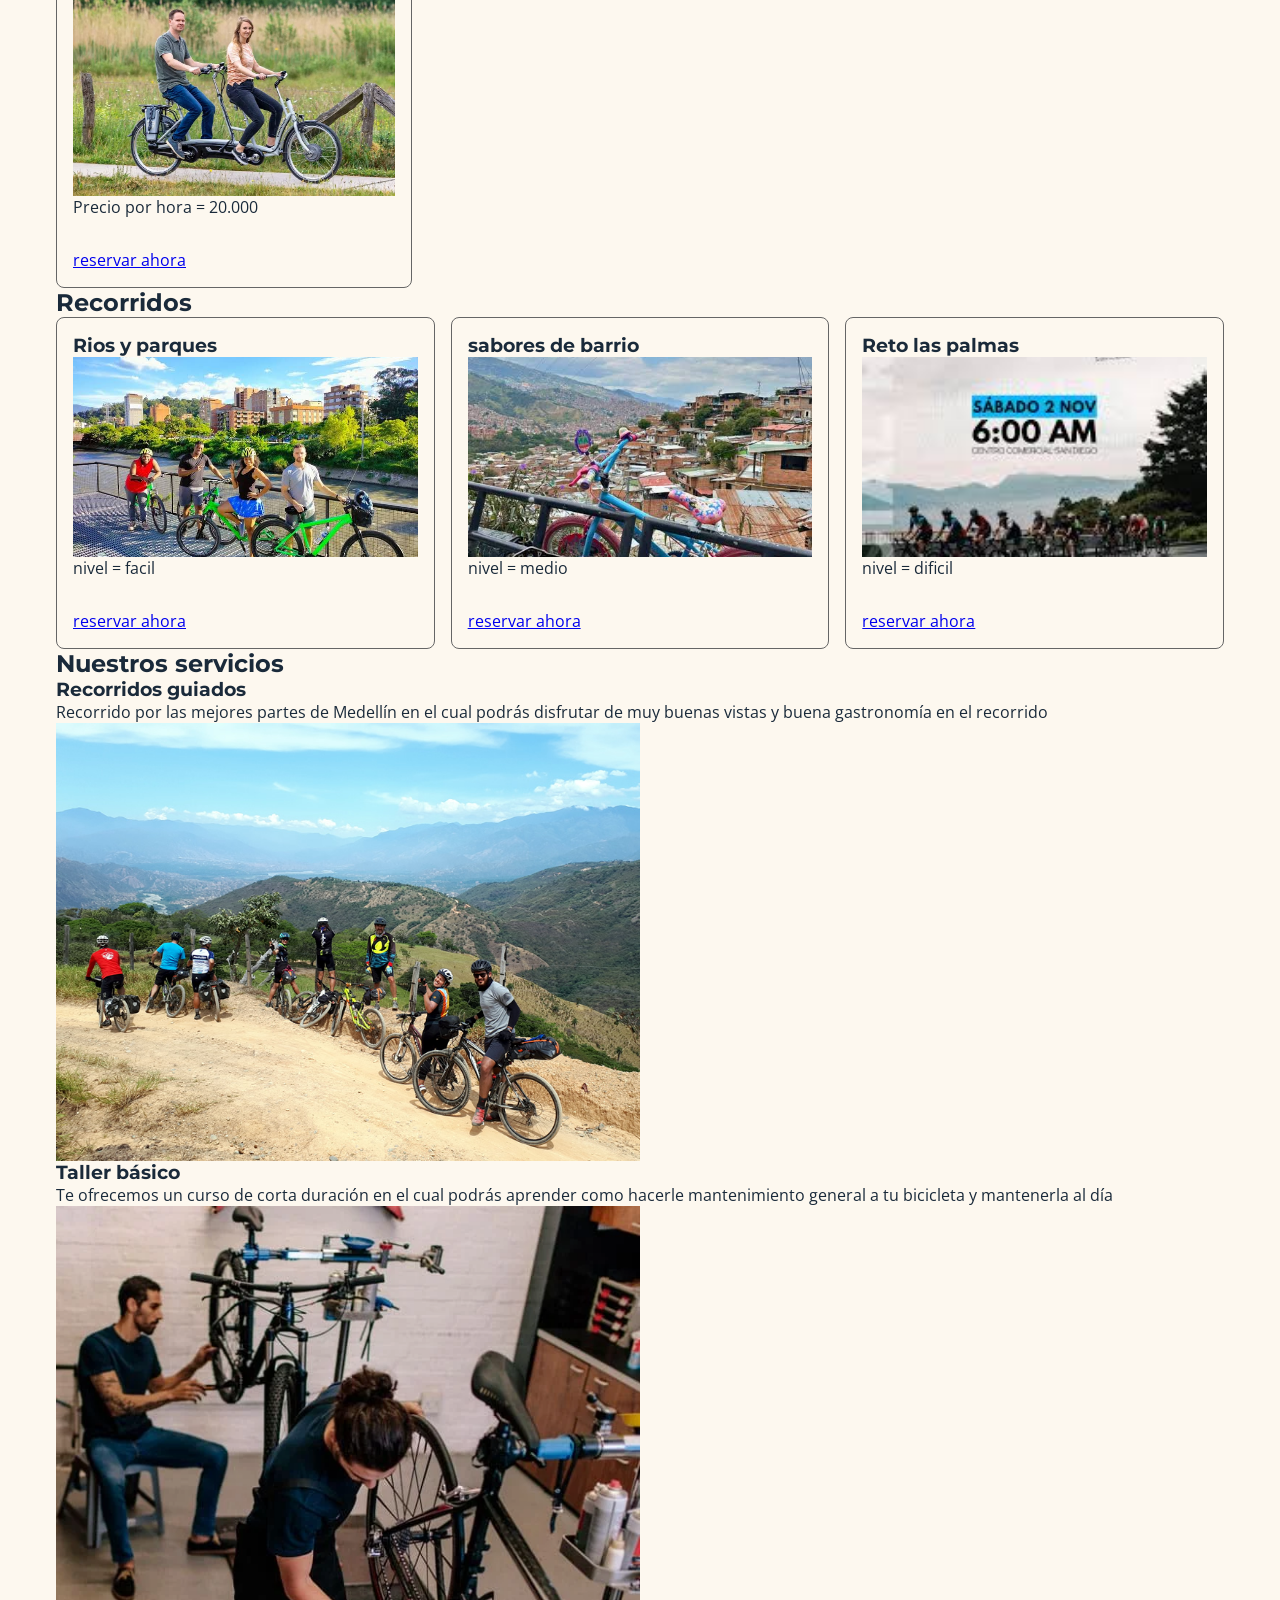
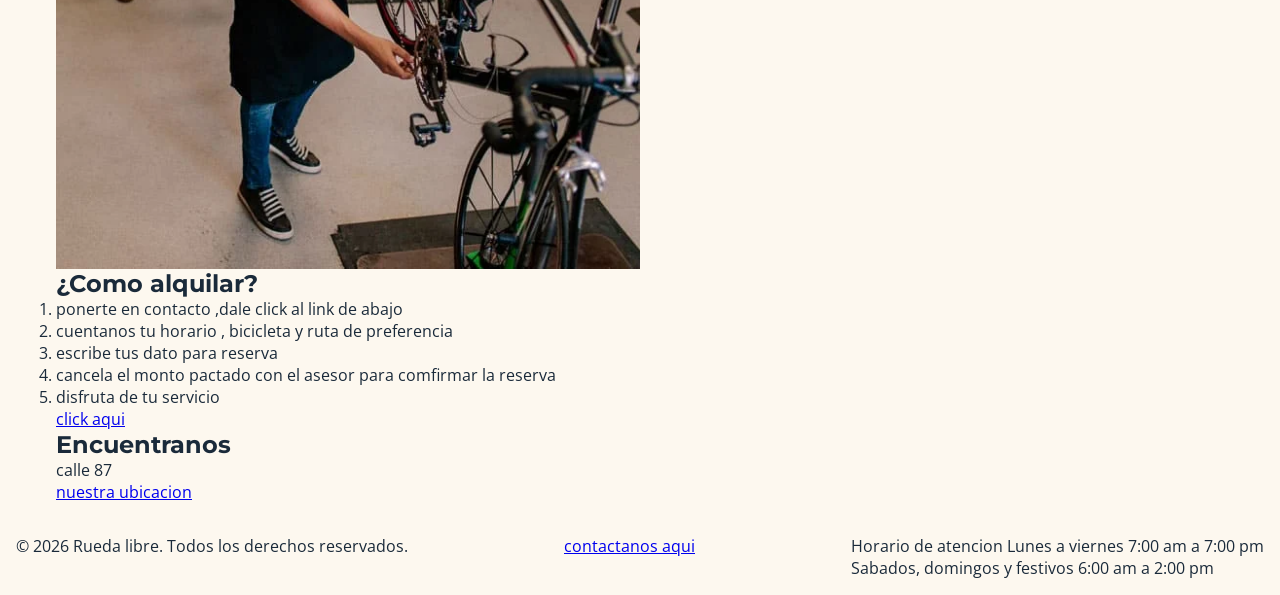
==== commit 9aefaf7e: "se le agrego un overflow a las tables que quedaban muy grandes para mobile" ====
--- a/index.html
+++ b/index.html
@@ -45,110 +45,115 @@
 
   <br>
 
+  <section>
     
-  <h2>Nuestra flota</h2> 
-  <a href="paginas/reservas.html">no te quedes sin tu cupo</a>
-  <p>Escoge la bicicleta a tu gusto, incluye casco y candado</p> 
-
-  <div class="contenedor-bicicletas">
-    
-    <div class="tarjeta">
-      <h3>Urbana clasica</h3>
-      <p>Comoda y liviana para ciclorutas.</p>
-      <img src="images/urbana.png" alt="bici urbana">
-      <p>precio por hora = 10.000</p>
-      <a href="paginas/reservas.html">reservar ahora</a>
-    </div>
-    <div class="tarjeta">
-      <h3>urbana plegable</h3>
-      <p>Para trocha y aventura</p>
-      <img src="images/plegable.png" alt="bici urbana plegable">
-      <p>precio por hora = 12.000</p>
-      <a href="paginas/reservas.html">reservar ahora</a>
-    </div>
-
-    <div class="tarjeta">
-      <h3>Montaña trail</h3>
-      <p>Suspensión delantera y 21 cambios para las subidas.</p>
-      <img src="images/montaña.png" alt="bici montaña">
-      <P>Precio por hora = 15.000</P>
-      <a href="paginas/reservas.html">reservar ahora</a>
-    </div>
-    <div class="tarjeta">
-      <h3>gravel aventura</h3>
-      <p>Para rutas mixtas de asfalto y destapado</p>
-      <img src="images/gravel.png" alt="bici para gravel">
-      <p>Precio por hora = 18.000</p>
-      <a href="paginas/reservas.html">reservar ahora</a>
-    </div>
-
-    <div class="tarjeta">
-      <span class="etiqueta">Nuevo</span>
-      <h3>Eléctrica urbana</h3>
-      <p>Asistencia eléctrica con 45 km de autonomía.</p>
-      <img src="images/electrica.png" alt="bici electrica">
-      <p>Precio por hora = 25.000</p>
-      <a href="paginas/reservas.html">reservar ahora</a>
-    </div>
+      <h2>Nuestra flota</h2>  
     
     
-    <div class="tarjeta">
-      <h3>infantil</h3>
-      <p>para niños de 6 a 10 años</p>
-      <img src="images/niños.png" alt="bici para niños">
-      <p>Precio por hora = 8.000</p>
-      <a href="paginas/reservas.html">reservar ahora</a>
-    </div>  
+    <a href="paginas/reservas.html">no te quedes sin tu cupo</a>
+    <p>Escoge la bicicleta a tu gusto, incluye casco y candado</p> 
 
-    <div class="tarjeta">
-      <h3>Tandem</h3>
-      <p>Para dos personas; perfecta para pasear en pareja</p>
-      <img src="images/tandem.png" alt="bici para niños">
-      <p>Precio por hora = 20.000</p>
-      <a href="paginas/reservas.html">reservar ahora</a>
-    </div>  
+    <div class="contenedor-bicicletas">
+      
+      <div class="tarjeta">
+        <h3>Urbana clasica</h3>
+        <p>Comoda y liviana para ciclorutas.</p>
+        <img src="images/urbana.png" alt="bici urbana">
+        <p>precio por hora = 10.000</p>
+        <a href="paginas/reservas.html">reservar ahora</a>
+      </div>
+      <div class="tarjeta">
+        <h3>urbana plegable</h3>
+        <p>Para trocha y aventura</p>
+        <img src="images/plegable.png" alt="bici urbana plegable">
+        <p>precio por hora = 12.000</p>
+        <a href="paginas/reservas.html">reservar ahora</a>
+      </div>
 
+      <div class="tarjeta">
+        <h3>Montaña trail</h3>
+        <p>Suspensión delantera y 21 cambios para las subidas.</p>
+        <img src="images/montaña.png" alt="bici montaña">
+        <P>Precio por hora = 15.000</P>
+        <a href="paginas/reservas.html">reservar ahora</a>
+      </div>
+      <div class="tarjeta">
+        <h3>gravel aventura</h3>
+        <p>Para rutas mixtas de asfalto y destapado</p>
+        <img src="images/gravel.png" alt="bici para gravel">
+        <p>Precio por hora = 18.000</p>
+        <a href="paginas/reservas.html">reservar ahora</a>
+      </div>
 
-  </div>
+      <div class="tarjeta">
+        <span class="etiqueta">Nuevo</span>
+        <h3>Eléctrica urbana</h3>
+        <p>Asistencia eléctrica con 45 km de autonomía.</p>
+        <img src="images/electrica.png" alt="bici electrica">
+        <p>Precio por hora = 25.000</p>
+        <a href="paginas/reservas.html">reservar ahora</a>
+      </div>
+      
+      
+      <div class="tarjeta">
+        <h3>infantil</h3>
+        <p>para niños de 6 a 10 años</p>
+        <img src="images/niños.png" alt="bici para niños">
+        <p>Precio por hora = 8.000</p>
+        <a href="paginas/reservas.html">reservar ahora</a>
+      </div>  
 
-  <div class="contenedor-galeria">
-    
-    <div class="tarjeta">
-      <h3>Rios y parques</h3>
-     
-      <img src="images/rios.png" alt="recorrido por rios y parques">
-      <p>nivel = facil</p>
-      <a href="paginas/reservas.html">reservar ahora</a>
+      <div class="tarjeta">
+        <h3>Tandem</h3>
+        <p>Para dos personas; perfecta para pasear en pareja</p>
+        <img src="images/tandem.png" alt="bici para niños">
+        <p>Precio por hora = 20.000</p>
+        <a href="paginas/reservas.html">reservar ahora</a>
+      </div>  
     </div>
-    <div class="tarjeta">
-      <h3>sabores de barrio</h3>
+  </section>  
+  <section>
+    <h2>Recorridos</h2>
+    <div class="contenedor-galeria">
       
-      <img src="images/barrio.png" alt="recorrido por barrios de medellin">
-      <p>nivel = medio</p>
-      <a href="paginas/reservas.html">reservar ahora</a>
+      <div class="tarjeta">
+        <h3>Rios y parques</h3>
+      
+        <img src="images/rios.png" alt="recorrido por rios y parques">
+        <p>nivel = facil</p>
+        <a href="paginas/reservas.html">reservar ahora</a>
+      </div>
+      <div class="tarjeta">
+        <h3>sabores de barrio</h3>
+        
+        <img src="images/barrio.png" alt="recorrido por barrios de medellin">
+        <p>nivel = medio</p>
+        <a href="paginas/reservas.html">reservar ahora</a>
+      </div>
+
+      <div class="tarjeta">
+        <h3>Reto las palmas</h3>
+        
+        <img src="images/palmas.png" alt="recorrido por las palmas">
+        <P>nivel = dificil</P>
+        <a href="paginas/reservas.html">reservar ahora</a> 
+      </div>
     </div>
-
-    <div class="tarjeta">
-      <h3>Reto las palmas</h3>
-      
-      <img src="images/palmas.png" alt="recorrido por las palmas">
-      <P>nivel = dificil</P>
-      <a href="paginas/reservas.html">reservar ahora</a> 
-    </div>
-  </div>
-
-        <h2>Recorridos guiados</h2>
+  </section>
+  <section id="Nuestros-servicios">
+      <h2>Nuestros servicios</h2>
+        <h3>Recorridos guiados</h3>
         <p>Recorrido por las mejores partes de Medellín en el cual podrás disfrutar de muy buenas vistas y buena gastronomía en el recorrido</p>
         <img src="images/ruta.png" alt="una de las rutas">
       
 
         
-        <h2>Taller básico</h2>
+        <h3>Taller básico</h3>
         <p>Te ofrecemos un curso de corta duración en el cual podrás aprender como hacerle mantenimiento general a tu bicicleta y mantenerla al día</p>
         <img src="images/taller.png" alt="taller de mantenimiento">
         
-     
-  <br>
+  </section>   
+ 
 
   <h2>¿Como alquilar?</h2>
   <ol>
--- a/css/styles.css
+++ b/css/styles.css
@@ -32,17 +32,21 @@
   font-family: var(--fuente-titulos);
 }
 main{
-  max-width: 64rem;
+  max-width: 75rem;
   margin: 0 auto;
   padding: var(--espacio-medium);
   min-height: 80vh;
 }
 #portada{
   display: flex;
-  flex-direction: row;
+  flex-direction: column;
   align-items: center;
 }
 
+#portada img {
+  width:80%;  
+  heigh: auto;
+}
 /* === 3. NAVEGACION === */
 
 
@@ -61,7 +65,7 @@
 
 header {
     display: flex;
-    flex-direction: row;
+    flex-direction: column;
     align-items: center;
     justify-content: space-between;
 
@@ -77,9 +81,7 @@
     flex-wrap: wrap;
 }
 #logo{
-
-  max-width: 10%;
-  
+  max-width: 120px;
   margin-bottom: var(--espacio-medium);
 }
 
@@ -102,10 +104,7 @@
 }
 
 
-/* === 4. COMPONENTES - Portada === */
-#portada, .portada, .hero, #inicio{
-  min-height: 70vh;
-}
+
 
 /* === 5. COMPONENTES - Tarjetas === */
 .tarjeta {
@@ -133,7 +132,8 @@
 
 
 }
-img{
+
+#Nuestros-servicios img{
 display: flex;
 width: 50%;
 
@@ -141,13 +141,14 @@
 
 .contenedor-bicicletas{
   display: grid;
+  grid-template-columns: repeat(auto-fit,minmax(280px,1fr));
+  grid-auto-rows: 1fr;
   gap: 16px;
   width: 100%;
   max-width: 1100px;
-  grid-template-columns: repeat(auto-fit,minmax(280px,1fr));
   justify-content: center;
   align-items: stretch;
-  grid-auto-rows: 1fr;
+  
   
   
 }
@@ -156,27 +157,27 @@
   grid-template-columns: repeat(auto-fit,minmax(280px,1fr));
   justify-content: center;
   align-items: stretch;
-}
+  gap: 16px;
+}
+
 .contenedor-datos{
 display: flex;
 flex-direction: row;
 gap: 12px;
 }
+
 .contenedor-inforeserva{
 
 display: flex;
-flex-direction: row;
+flex-direction:column ;
 gap: 60px;
 
 }
-.principal{
-
-flex: 2;
-}
+
 .contenedor-inf{
-display: flex;
-flex-direction: column;
-flex: 1;
+display: grid;
+grid-template-columns: 1fr;
+align-self: start;
 
 }
 
@@ -191,16 +192,15 @@
   font-size: 0.8rem;
   font-weight: bold;
 }
-#proporcion{
-  display: grid;
-  grid-template-columns: 2fr 1fr;
-
-
-
-
-
-}
+
+
 /* === 6. COMPONENTES - Tablas === */
+.contenedor-tabla{
+  overflow-x:auto;
+
+}
+
+
 table{
   width: 100%;
   border-collapse: collapse;
@@ -245,6 +245,7 @@
 }
 footer{
   display: flex;
+  flex-direction: column;
   justify-content: space-between;
   padding:var(--espacio-medium);
 
@@ -252,4 +253,34 @@
 }
 h1{
   color: var(--crema);
-}+}
+
+@media (min-width: 768px) {
+
+
+  header{
+
+    flex-direction: row;
+    justify-content: space-between;
+
+  }
+
+  #portada{
+    display: grid;
+    grid-template-columns: 2fr 3fr;
+
+  }
+
+  .contenedor-inforeserva{
+  flex-direction:row ;
+  }
+
+  .contenedor-inf{
+  grid-template-columns: 2fr 1fr;
+  }
+  footer{
+    flex-direction: row;
+  }
+
+
+}
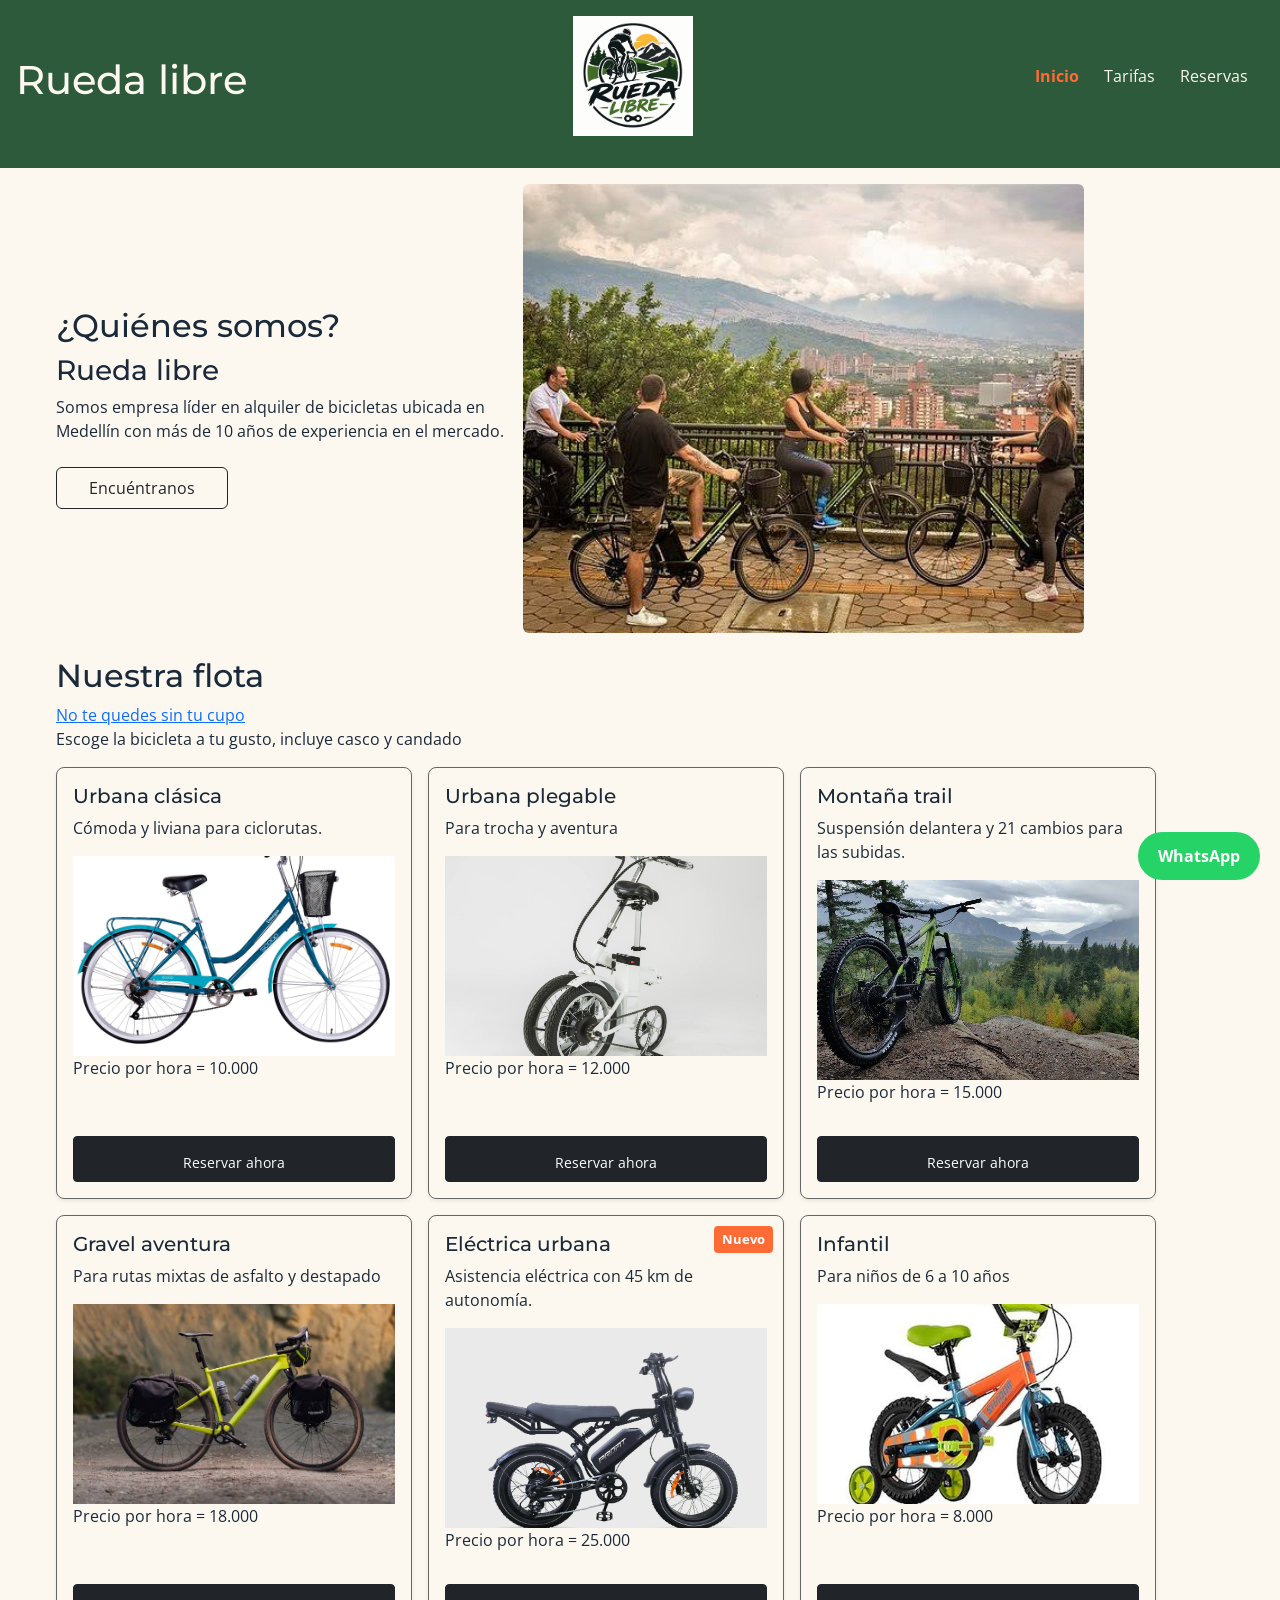
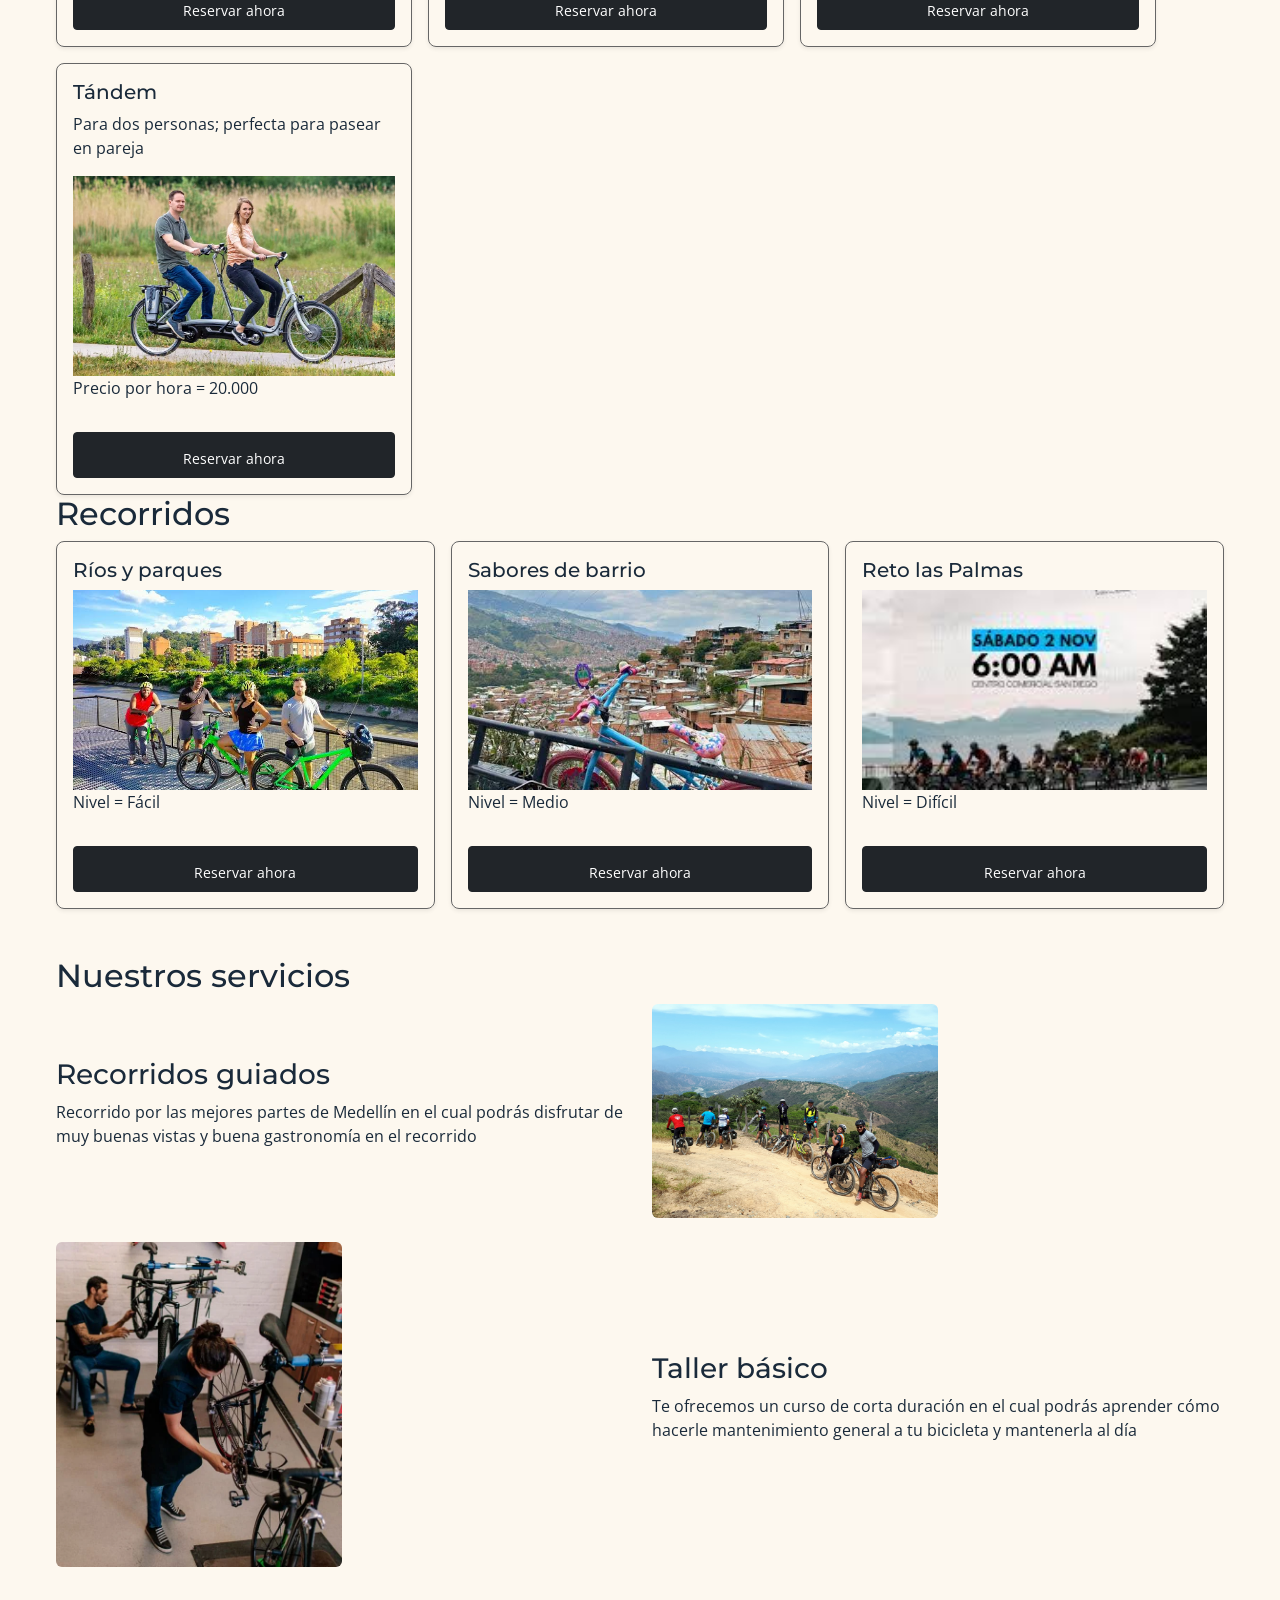
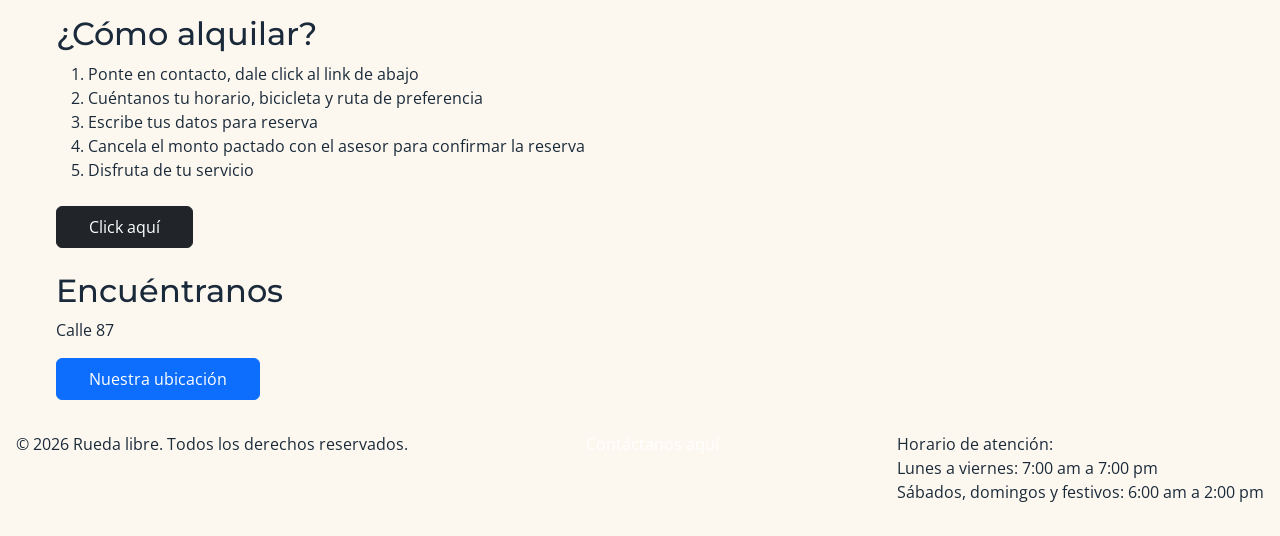
==== commit ac3d5064: "migracion a bootstrap" ====
--- a/index.html
+++ b/index.html
@@ -1,24 +1,24 @@
 <!DOCTYPE html>
-<html lang="en">
+<html lang="es">
 <head>
     <meta charset="UTF-8">
     <meta name="viewport" content="width=device-width, initial-scale=1.0">
     <title>Rueda Libre</title>
 
+    <link href="https://cdn.jsdelivr.net/npm/bootstrap@5.3.8/dist/css/bootstrap.min.css" rel="stylesheet">
 
-
+    
     <link rel="preconnect" href="https://fonts.googleapis.com">
     <link rel="preconnect" href="https://fonts.gstatic.com" crossorigin>
     <link href="https://fonts.googleapis.com/css2?family=Montserrat:wght@700&family=Open+Sans:wght@400;600&display=swap" rel="stylesheet">
+    
+    
     <link rel="stylesheet" href="css/styles.css">
-
-
-
 </head>
 <body>
     <header>
       <h1>Rueda libre</h1>
-      <img id="logo"src="images/rueda.png" alt="logo">
+      <img id="logo" src="images/rueda.png" alt="logo">
         
       <nav>
         <ul id="menu">
@@ -27,168 +27,162 @@
             <li><a href="paginas/reservas.html" class="btn-reservas">Reservas</a></li>
         </ul>
       </nav>
-
     </header>
-
-    
 
 <main>
   <section id="portada">
     <div>
-      <h2>¿Quienes somos?</h2>
+      <h2>¿Quiénes somos?</h2>
       <h3>Rueda libre</h3>
-      <p>somos empresa lider en alquiler de bicicletas ubicada en medellin con mas de 10 años de experiencia en el mercado</p>
-      <a href="#encuentranos">encuentranos</a>
+      <p>Somos empresa líder en alquiler de bicicletas ubicada en Medellín con más de 10 años de experiencia en el mercado.</p>
+      <a href="#encuentranos" class="btn btn-outline-dark mt-2">Encuéntranos</a>
     </div>
-    <img src="images/portada.png" alt="recorrido en bici con vista a medellin">
+    <img src="images/portada.png" alt="recorrido en bici con vista a medellin" class="img-fluid rounded">
   </section>
 
   <br>
 
   <section>
-    
-      <h2>Nuestra flota</h2>  
-    
-    
-    <a href="paginas/reservas.html">no te quedes sin tu cupo</a>
+    <h2>Nuestra flota</h2>  
+    <a href="paginas/reservas.html">No te quedes sin tu cupo</a>
     <p>Escoge la bicicleta a tu gusto, incluye casco y candado</p> 
 
     <div class="contenedor-bicicletas">
-      
-      <div class="tarjeta">
-        <h3>Urbana clasica</h3>
-        <p>Comoda y liviana para ciclorutas.</p>
+      <div class="tarjeta shadow-sm">
+        <h3 class="h5">Urbana clásica</h3>
+        <p>Cómoda y liviana para ciclorutas.</p>
         <img src="images/urbana.png" alt="bici urbana">
-        <p>precio por hora = 10.000</p>
-        <a href="paginas/reservas.html">reservar ahora</a>
+        <p>Precio por hora = 10.000</p>
+        <a href="paginas/reservas.html" class="btn btn-dark btn-sm">Reservar ahora</a>
       </div>
-      <div class="tarjeta">
-        <h3>urbana plegable</h3>
+
+      <div class="tarjeta shadow-sm">
+        <h3 class="h5">Urbana plegable</h3>
         <p>Para trocha y aventura</p>
         <img src="images/plegable.png" alt="bici urbana plegable">
-        <p>precio por hora = 12.000</p>
-        <a href="paginas/reservas.html">reservar ahora</a>
+        <p>Precio por hora = 12.000</p>
+        <a href="paginas/reservas.html" class="btn btn-dark btn-sm">Reservar ahora</a>
       </div>
 
-      <div class="tarjeta">
-        <h3>Montaña trail</h3>
+      <div class="tarjeta shadow-sm">
+        <h3 class="h5">Montaña trail</h3>
         <p>Suspensión delantera y 21 cambios para las subidas.</p>
         <img src="images/montaña.png" alt="bici montaña">
-        <P>Precio por hora = 15.000</P>
-        <a href="paginas/reservas.html">reservar ahora</a>
+        <p>Precio por hora = 15.000</p>
+        <a href="paginas/reservas.html" class="btn btn-dark btn-sm">Reservar ahora</a>
       </div>
-      <div class="tarjeta">
-        <h3>gravel aventura</h3>
+
+      <div class="tarjeta shadow-sm">
+        <h3 class="h5">Gravel aventura</h3>
         <p>Para rutas mixtas de asfalto y destapado</p>
         <img src="images/gravel.png" alt="bici para gravel">
         <p>Precio por hora = 18.000</p>
-        <a href="paginas/reservas.html">reservar ahora</a>
+        <a href="paginas/reservas.html" class="btn btn-dark btn-sm">Reservar ahora</a>
       </div>
 
-      <div class="tarjeta">
+      <div class="tarjeta shadow-sm">
         <span class="etiqueta">Nuevo</span>
-        <h3>Eléctrica urbana</h3>
+        <h3 class="h5">Eléctrica urbana</h3>
         <p>Asistencia eléctrica con 45 km de autonomía.</p>
         <img src="images/electrica.png" alt="bici electrica">
         <p>Precio por hora = 25.000</p>
-        <a href="paginas/reservas.html">reservar ahora</a>
+        <a href="paginas/reservas.html" class="btn btn-dark btn-sm">Reservar ahora</a>
       </div>
       
-      
-      <div class="tarjeta">
-        <h3>infantil</h3>
-        <p>para niños de 6 a 10 años</p>
+      <div class="tarjeta shadow-sm">
+        <h3 class="h5">Infantil</h3>
+        <p>Para niños de 6 a 10 años</p>
         <img src="images/niños.png" alt="bici para niños">
         <p>Precio por hora = 8.000</p>
-        <a href="paginas/reservas.html">reservar ahora</a>
+        <a href="paginas/reservas.html" class="btn btn-dark btn-sm">Reservar ahora</a>
       </div>  
 
-      <div class="tarjeta">
-        <h3>Tandem</h3>
+      <div class="tarjeta shadow-sm">
+        <h3 class="h5">Tándem</h3>
         <p>Para dos personas; perfecta para pasear en pareja</p>
-        <img src="images/tandem.png" alt="bici para niños">
+        <img src="images/tandem.png" alt="bici tandem">
         <p>Precio por hora = 20.000</p>
-        <a href="paginas/reservas.html">reservar ahora</a>
+        <a href="paginas/reservas.html" class="btn btn-dark btn-sm">Reservar ahora</a>
       </div>  
     </div>
   </section>  
+
   <section>
     <h2>Recorridos</h2>
     <div class="contenedor-galeria">
-      
-      <div class="tarjeta">
-        <h3>Rios y parques</h3>
-      
+      <div class="tarjeta shadow-sm">
+        <h3 class="h5">Ríos y parques</h3>
         <img src="images/rios.png" alt="recorrido por rios y parques">
-        <p>nivel = facil</p>
-        <a href="paginas/reservas.html">reservar ahora</a>
-      </div>
-      <div class="tarjeta">
-        <h3>sabores de barrio</h3>
-        
-        <img src="images/barrio.png" alt="recorrido por barrios de medellin">
-        <p>nivel = medio</p>
-        <a href="paginas/reservas.html">reservar ahora</a>
+        <p>Nivel = Fácil</p>
+        <a href="paginas/reservas.html" class="btn btn-dark btn-sm">Reservar ahora</a>
       </div>
 
-      <div class="tarjeta">
-        <h3>Reto las palmas</h3>
-        
+      <div class="tarjeta shadow-sm">
+        <h3 class="h5">Sabores de barrio</h3>
+        <img src="images/barrio.png" alt="recorrido por barrios de medellin">
+        <p>Nivel = Medio</p>
+        <a href="paginas/reservas.html" class="btn btn-dark btn-sm">Reservar ahora</a>
+      </div>
+
+      <div class="tarjeta shadow-sm">
+        <h3 class="h5">Reto las Palmas</h3>
         <img src="images/palmas.png" alt="recorrido por las palmas">
-        <P>nivel = dificil</P>
-        <a href="paginas/reservas.html">reservar ahora</a> 
+        <p>Nivel = Difícil</p>
+        <a href="paginas/reservas.html" class="btn btn-dark btn-sm">Reservar ahora</a> 
       </div>
     </div>
   </section>
-  <section id="Nuestros-servicios">
+
+  <section id="Nuestros-servicios" class="my-5">
       <h2>Nuestros servicios</h2>
-        <h3>Recorridos guiados</h3>
-        <p>Recorrido por las mejores partes de Medellín en el cual podrás disfrutar de muy buenas vistas y buena gastronomía en el recorrido</p>
-        <img src="images/ruta.png" alt="una de las rutas">
-      
+      <div class="row g-4 align-items-center mb-4">
+        <div class="col-12 col-md-6">
+          <h3>Recorridos guiados</h3>
+          <p>Recorrido por las mejores partes de Medellín en el cual podrás disfrutar de muy buenas vistas y buena gastronomía en el recorrido</p>
+        </div>
+        <div class="col-12 col-md-6">
+          <img src="images/ruta.png" alt="una de las rutas" class="img-fluid rounded">
+        </div>
+      </div>
 
+      <div class="row g-4 align-items-center">
+        <div class="col-12 col-md-6 order-md-2">
+          <h3>Taller básico</h3>
+          <p>Te ofrecemos un curso de corta duración en el cual podrás aprender cómo hacerle mantenimiento general a tu bicicleta y mantenerla al día</p>
+        </div>
+        <div class="col-12 col-md-6 order-md-1">
+          <img src="images/taller.png" alt="taller de mantenimiento" class="img-fluid rounded">
+        </div>
+      </div>
+  </section>   
+
+  <h2>¿Cómo alquilar?</h2>
+  <ol class="mb-4">
+      <li>Ponte en contacto, dale click al link de abajo</li>
+      <li>Cuéntanos tu horario, bicicleta y ruta de preferencia</li>
+      <li>Escribe tus datos para reserva</li>
+      <li>Cancela el monto pactado con el asesor para confirmar la reserva</li>
+      <li>Disfruta de tu servicio</li>
+  </ol>
+  <a href="mailto:ruedalibre@gmail.com" class="btn btn-dark">Click aquí</a>
+
+  <br><br>
+
+  <section id="encuentranos">
+    <h2>Encuéntranos</h2>
+    <p>Calle 87</p>
+    <a href="https://www.google.com/maps/@6.2193664,-75.5882881,15z?entry=ttu" target="_blank" class="btn btn-primary">Nuestra ubicación</a>
+  </section>
+</main>
+
+    <footer>
+        <p>&copy; 2026 Rueda libre. Todos los derechos reservados.</p>
+        <p><a href="mailto:ruedalibre@gmail.com" class="text-white text-decoration-none">Contáctanos aquí</a></p>
+        <p>Horario de atención:<br>
+            Lunes a viernes: 7:00 am a 7:00 pm<br>
+            Sábados, domingos y festivos: 6:00 am a 2:00 pm</p>
         
-        <h3>Taller básico</h3>
-        <p>Te ofrecemos un curso de corta duración en el cual podrás aprender como hacerle mantenimiento general a tu bicicleta y mantenerla al día</p>
-        <img src="images/taller.png" alt="taller de mantenimiento">
-        
-  </section>   
- 
-
-  <h2>¿Como alquilar?</h2>
-  <ol>
-      <li>ponerte en contacto ,dale click al link de abajo</li>
-      <li>cuentanos tu horario , bicicleta y ruta de preferencia</li>
-      <li>escribe tus dato para reserva</li>
-      <li>cancela el monto pactado con el asesor para comfirmar la reserva</li>
-      <li>disfruta de tu servicio</li>
-  </ol>
-  <a href="mailto:ruedalibre@gmail.com">click aqui</a>
-
-  <br>
-
-  <h2>Encuentranos</h2>
-  <p>calle 87 </p>
-  <a href="https://www.google.com/maps/@6.2193664,-75.5882881,15z?entry=ttu&g_ep=EgoyMDI2MTAxOC4wIKXMDSoASAFQAw%3D%3D"target="_blank">nuestra ubicacion</a>
-
-</main>
-    <footer>
-      
-        <p>&copy; 2026 Rueda libre. Todos los derechos reservados.</p>
-        
-        
-        <p><a href="mailto:ruedalibre@gmail.com">contactanos aqui</a></p>
-
-        <p> Horario de atencion
-            Lunes a viernes
-            7:00 am a 7:00 pm
-            <br>
-            Sabados, domingos y festivos
-            6:00 am a 2:00 pm</p>
-        
-      <a href="https://wa.me/573000000000" target="_blank" class="btn-whatsapp">WhatsApp</a>
+        <a href="https://wa.me/573000000000" target="_blank" class="btn-whatsapp">WhatsApp</a>
     </footer>
 
-      
-</body>
-</html>+   <script src="
--- a/css/styles.css
+++ b/css/styles.css
@@ -1,5 +1,5 @@
 /* === 1. VARIABLES === */
-:root{
+:root {
   --fuente-titulos: "Montserrat", sans-serif;
   --fuente-texto: "Open Sans", sans-serif;
   --verde-ruta: #2d5a3a;
@@ -13,92 +13,106 @@
 }
 
 /* === 2. BASE === */
-*{
+* {
   box-sizing: border-box;
   margin: 0;
   padding: 0;
 }
-body{
+
+body {
   font-family: var(--fuente-texto);
   background-color: var(--crema);
   color: var(--azul-noche);
   margin: 0;
   padding: 0;
   width: 100%;
-  
-  
-}
-h1, h2, h3, h4, h5, h6{
+
+
+}
+
+h1,
+h2,
+h3,
+h4,
+h5,
+h6 {
   font-family: var(--fuente-titulos);
 }
-main{
+
+main {
   max-width: 75rem;
   margin: 0 auto;
   padding: var(--espacio-medium);
   min-height: 80vh;
 }
-#portada{
+
+#portada {
   display: flex;
   flex-direction: column;
   align-items: center;
 }
 
 #portada img {
-  width:80%;  
-  heigh: auto;
-}
+  width: 80%;
+  height: auto;
+}
+
 /* === 3. NAVEGACION === */
 
 
 
-#menu{
+#menu {
   color: var(--gris-asfalto);
   padding: var(--espacio-medium);
   text-decoration: none;
   display: flex;
-  justify-content:flex-end;
+  justify-content: flex-end;
   flex-wrap: wrap;
   gap: 25px;
- color: var(--crema);
+  color: var(--crema);
   list-style: none;
 }
 
 header {
-    display: flex;
-    flex-direction: column;
-    align-items: center;
-    justify-content: space-between;
-
-    width: 100%;
-    max-width: none;
-    min-width: 0;
-    box-sizing: border-box;
-
-    padding: 1rem;
-    margin: 0;
-
-    background-color: var(--verde-ruta);
-    flex-wrap: wrap;
-}
-#logo{
+  display: flex;
+  flex-direction: column;
+  align-items: center;
+  justify-content: space-between;
+
+  width: 100%;
+  max-width: none;
+  min-width: 0;
+  box-sizing: border-box;
+
+  padding: 1rem;
+  margin: 0;
+
+  background-color: var(--verde-ruta);
+  flex-wrap: wrap;
+}
+
+#logo {
   max-width: 120px;
   margin-bottom: var(--espacio-medium);
 }
 
 
-#menu a.activo{
+#menu a.activo {
   color: var(--naranja-pedal);
   font-weight: bold;
 }
-#menu a:focus{
+
+#menu a:focus {
   outline: 3px solid var(--naranja-pedal);
   outline-offset: 2px;
 }
-#menu a:hover{
+
+#menu a:hover {
   color: var(--naranja-pedal);
 
 }
-#menu a{
+
+#menu a {
   color: var(--crema);
   text-decoration: none;
 }
@@ -108,7 +122,7 @@
 
 /* === 5. COMPONENTES - Tarjetas === */
 .tarjeta {
-  position:relative;
+  position: relative;
   padding: var(--espacio-medium);
   border: 1px solid var(--gris-asfalto);
   border-radius: 8px;
@@ -117,71 +131,74 @@
   height: 100%;
   flex-direction: column;
   align-items: stretch;
-  
-}
-.tarjeta a{
+
+}
+
+.tarjeta a {
   margin-top: auto;
   padding-top: 15px;
 
 
 }
-.tarjeta img{
-width: 100%;
-height: 200px;
-object-fit: cover;
-
-
-}
-
-#Nuestros-servicios img{
-display: flex;
-width: 50%;
-
-}
-
-.contenedor-bicicletas{
+
+.tarjeta img {
+  width: 100%;
+  height: 200px;
+  object-fit: cover;
+
+
+}
+
+#Nuestros-servicios img {
+  display: flex;
+  width: 50%;
+
+}
+
+.contenedor-bicicletas {
   display: grid;
-  grid-template-columns: repeat(auto-fit,minmax(280px,1fr));
+  grid-template-columns: repeat(auto-fit, minmax(280px, 1fr));
   grid-auto-rows: 1fr;
   gap: 16px;
   width: 100%;
   max-width: 1100px;
   justify-content: center;
   align-items: stretch;
-  
-  
-  
-}
-.contenedor-galeria{
+
+
+
+}
+
+.contenedor-galeria {
   display: grid;
-  grid-template-columns: repeat(auto-fit,minmax(280px,1fr));
+  grid-template-columns: repeat(auto-fit, minmax(280px, 1fr));
   justify-content: center;
   align-items: stretch;
   gap: 16px;
 }
 
-.contenedor-datos{
-display: flex;
-flex-direction: row;
-gap: 12px;
-}
-
-.contenedor-inforeserva{
-
-display: flex;
-flex-direction:column ;
-gap: 60px;
-
-}
-
-.contenedor-inf{
-display: grid;
-grid-template-columns: 1fr;
-align-self: start;
-
-}
-
-.etiqueta{
+.contenedor-datos {
+  display: flex;
+  flex-direction: row;
+  gap: 12px;
+}
+
+.contenedor-inforeserva {
+
+  display: flex;
+  flex-direction: column;
+  gap: 60px;
+
+}
+
+.contenedor-inf {
+  display: grid;
+  grid-template-columns: 1fr;
+  align-self: start;
+
+}
+
+.etiqueta {
   position: absolute;
   top: 10px;
   right: 10px;
@@ -195,43 +212,55 @@
 
 
 /* === 6. COMPONENTES - Tablas === */
-.contenedor-tabla{
-  overflow-x:auto;
-
-}
-
-
-table{
+.contenedor-tabla {
+  overflow-x: auto;
+
+}
+
+
+table {
   width: 100%;
   border-collapse: collapse;
 }
-th, td{
+
+th,
+td {
   padding: var(--espacio-small);
   border: 1px solid var(--gris-asfalto);
 }
-thead th, thead{
+
+thead th,
+thead {
   background-color: var(--verde-ruta);
   color: #ffffff;
 }
 
 /* === 7. COMPONENTES - Formulario y botones === */
-label{
+label {
   display: block;
   margin-bottom: var(--espacio-small);
 }
-input, textarea, select{
+
+input,
+textarea,
+select {
   width: 100%;
   padding: var(--espacio-small);
 }
-button, .btn, input[type="submit"]{
+
+button,
+.btn,
+input[type="submit"] {
   padding: var(--espacio-small) var(--espacio-large);
 }
-button:focus, .btn:focus{
+
+button:focus,
+.btn:focus {
   outline: 3px solid var(--naranja-pedal);
 }
 
 /* === 8. POSICIONAMIENTO - WhatsApp fijo === */
-.btn-whatsapp{
+.btn-whatsapp {
   position: fixed;
   bottom: 20px;
   right: 20px;
@@ -243,44 +272,47 @@
   font-weight: bold;
   z-index: 1000;
 }
-footer{
+
+footer {
   display: flex;
   flex-direction: column;
   justify-content: space-between;
-  padding:var(--espacio-medium);
-
-
-}
-h1{
+  padding: var(--espacio-medium);
+
+
+}
+
+h1 {
   color: var(--crema);
 }
 
 @media (min-width: 768px) {
 
 
-  header{
+  header {
 
     flex-direction: row;
     justify-content: space-between;
 
   }
 
-  #portada{
+  #portada {
     display: grid;
     grid-template-columns: 2fr 3fr;
 
   }
 
-  .contenedor-inforeserva{
-  flex-direction:row ;
-  }
-
-  .contenedor-inf{
-  grid-template-columns: 2fr 1fr;
-  }
-  footer{
+  .contenedor-inforeserva {
     flex-direction: row;
   }
 
-
-}
+  .contenedor-inf {
+    grid-template-columns: 2fr 1fr;
+  }
+
+  footer {
+    flex-direction: row;
+  }
+
+
+}
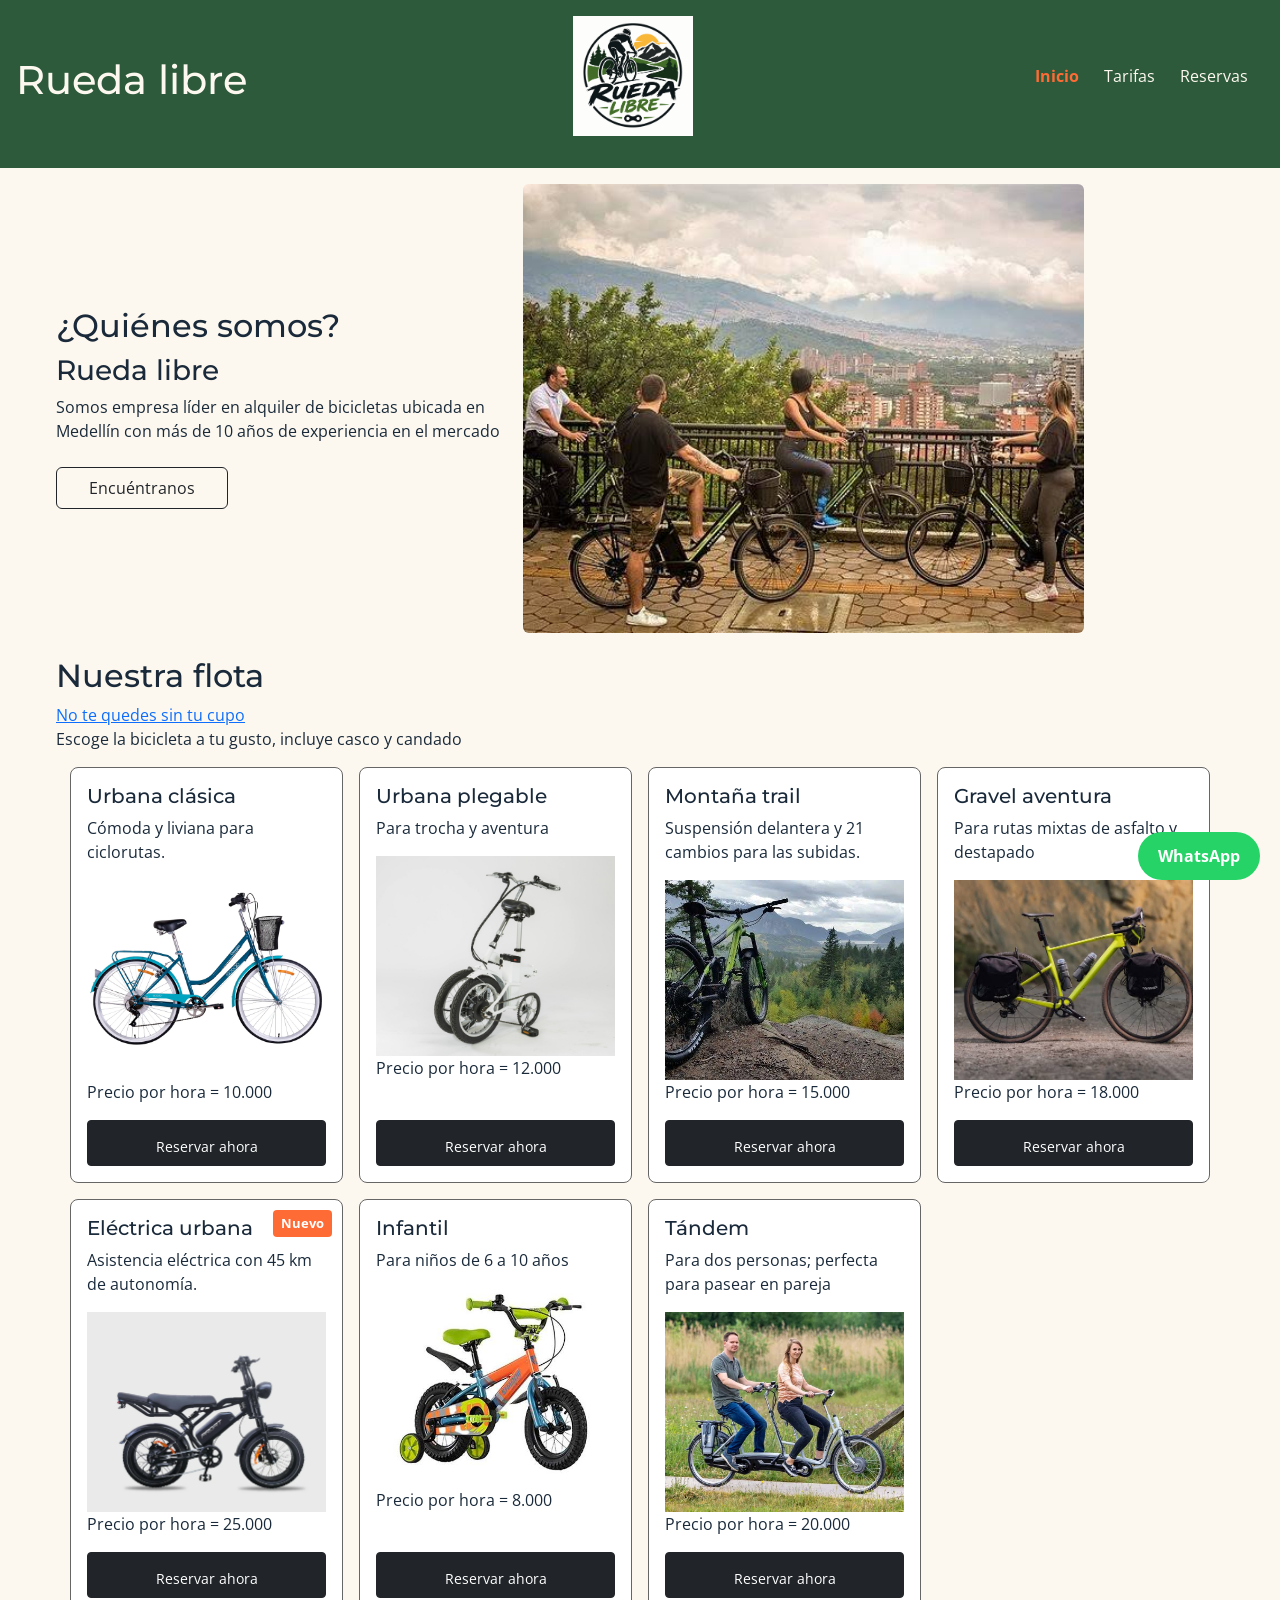
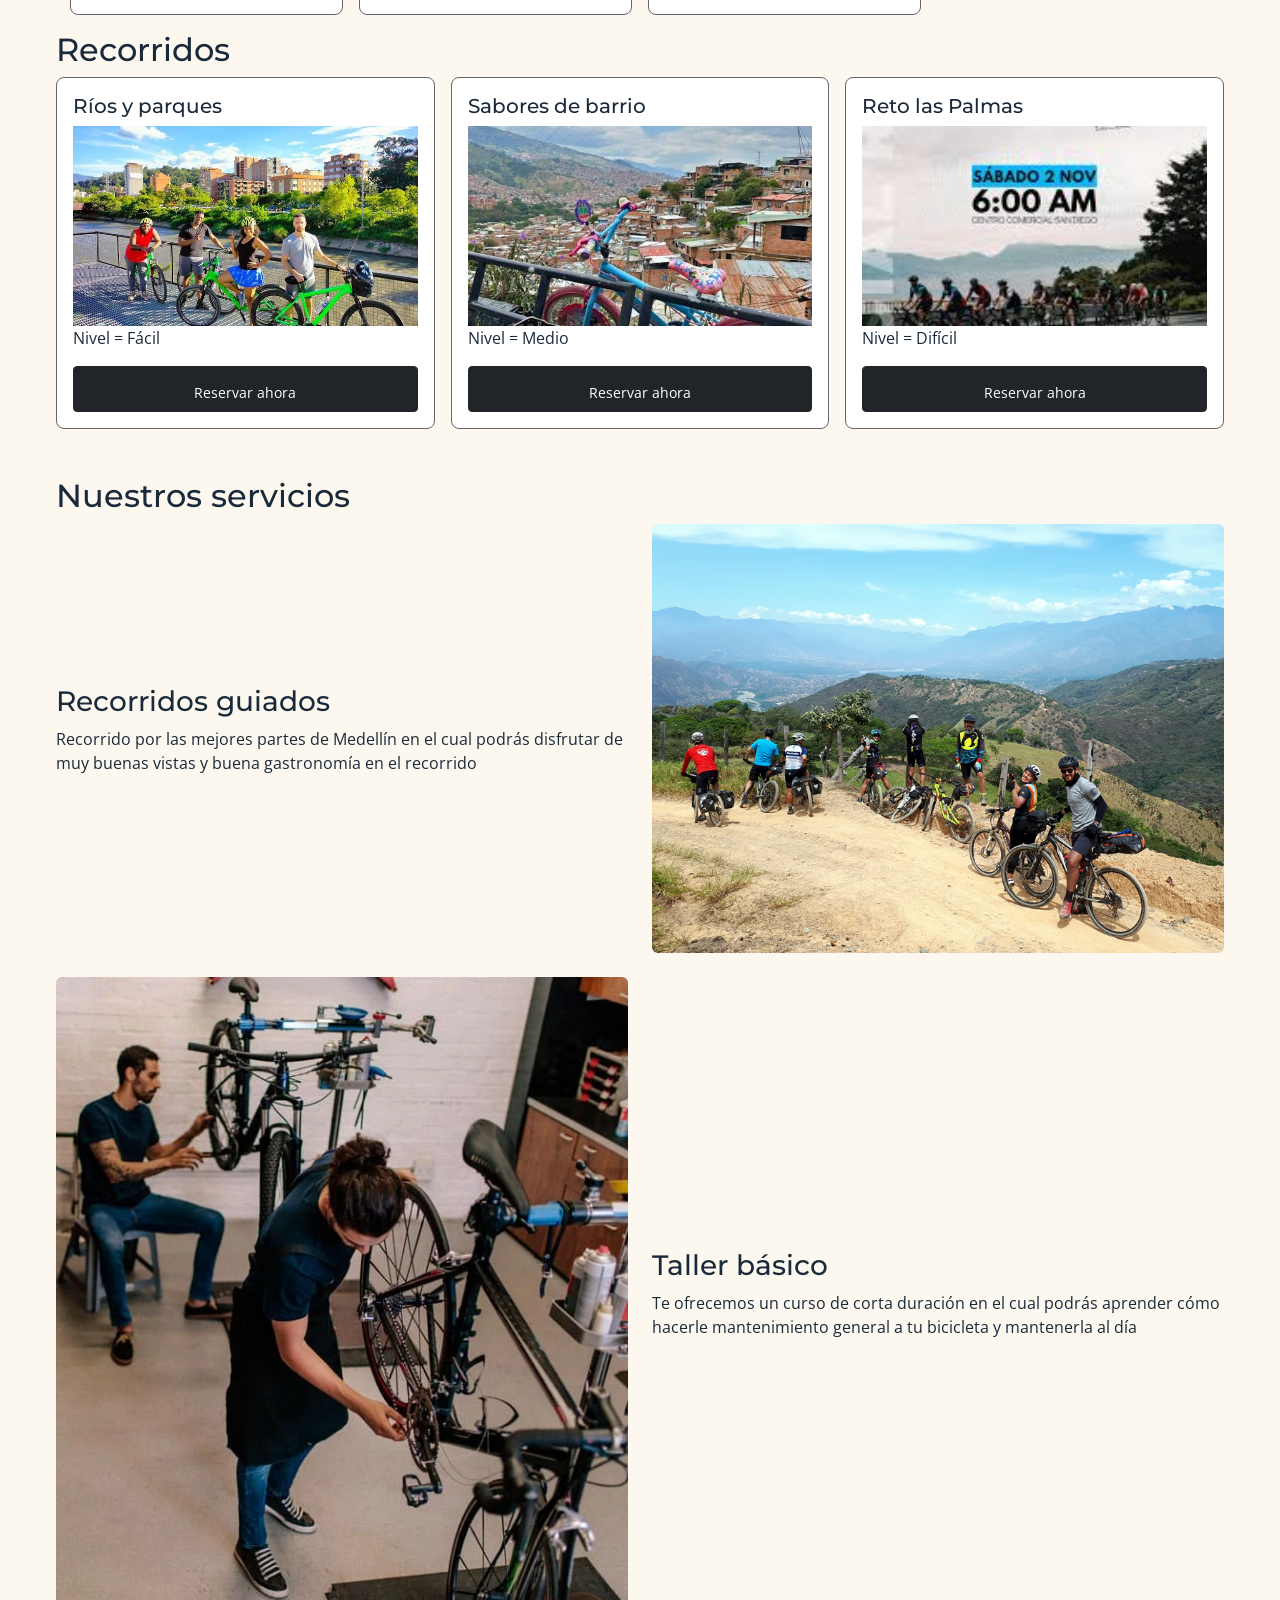
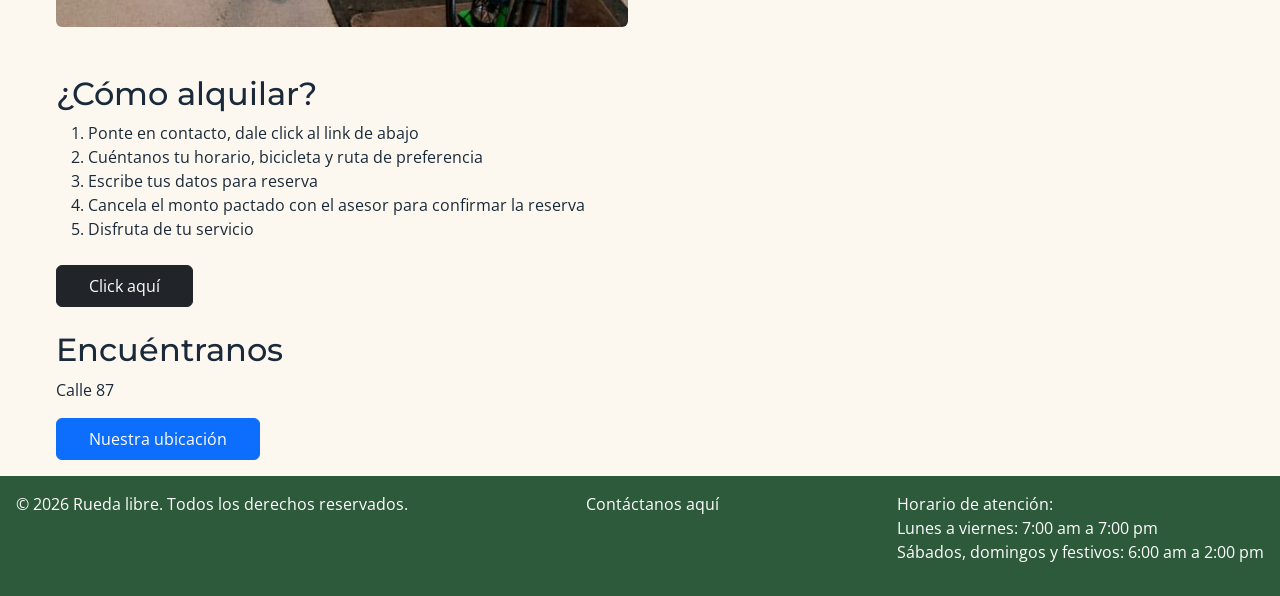
==== commit f2b063e8: "migrada totalmente a bootstrap" ====
--- a/index.html
+++ b/index.html
@@ -7,12 +7,9 @@
 
     <link href="https://cdn.jsdelivr.net/npm/bootstrap@5.3.8/dist/css/bootstrap.min.css" rel="stylesheet">
 
-    
     <link rel="preconnect" href="https://fonts.googleapis.com">
     <link rel="preconnect" href="https://fonts.gstatic.com" crossorigin>
     <link href="https://fonts.googleapis.com/css2?family=Montserrat:wght@700&family=Open+Sans:wght@400;600&display=swap" rel="stylesheet">
-    
-    
     <link rel="stylesheet" href="css/styles.css">
 </head>
 <body>
@@ -34,7 +31,7 @@
     <div>
       <h2>¿Quiénes somos?</h2>
       <h3>Rueda libre</h3>
-      <p>Somos empresa líder en alquiler de bicicletas ubicada en Medellín con más de 10 años de experiencia en el mercado.</p>
+      <p>Somos empresa líder en alquiler de bicicletas ubicada en Medellín con más de 10 años de experiencia en el mercado</p>
       <a href="#encuentranos" class="btn btn-outline-dark mt-2">Encuéntranos</a>
     </div>
     <img src="images/portada.png" alt="recorrido en bici con vista a medellin" class="img-fluid rounded">
@@ -47,88 +44,111 @@
     <a href="paginas/reservas.html">No te quedes sin tu cupo</a>
     <p>Escoge la bicicleta a tu gusto, incluye casco y candado</p> 
 
-    <div class="contenedor-bicicletas">
-      <div class="tarjeta shadow-sm">
-        <h3 class="h5">Urbana clásica</h3>
-        <p>Cómoda y liviana para ciclorutas.</p>
-        <img src="images/urbana.png" alt="bici urbana">
-        <p>Precio por hora = 10.000</p>
-        <a href="paginas/reservas.html" class="btn btn-dark btn-sm">Reservar ahora</a>
-      </div>
-
-      <div class="tarjeta shadow-sm">
-        <h3 class="h5">Urbana plegable</h3>
-        <p>Para trocha y aventura</p>
-        <img src="images/plegable.png" alt="bici urbana plegable">
-        <p>Precio por hora = 12.000</p>
-        <a href="paginas/reservas.html" class="btn btn-dark btn-sm">Reservar ahora</a>
-      </div>
-
-      <div class="tarjeta shadow-sm">
-        <h3 class="h5">Montaña trail</h3>
-        <p>Suspensión delantera y 21 cambios para las subidas.</p>
-        <img src="images/montaña.png" alt="bici montaña">
-        <p>Precio por hora = 15.000</p>
-        <a href="paginas/reservas.html" class="btn btn-dark btn-sm">Reservar ahora</a>
-      </div>
-
-      <div class="tarjeta shadow-sm">
-        <h3 class="h5">Gravel aventura</h3>
-        <p>Para rutas mixtas de asfalto y destapado</p>
-        <img src="images/gravel.png" alt="bici para gravel">
-        <p>Precio por hora = 18.000</p>
-        <a href="paginas/reservas.html" class="btn btn-dark btn-sm">Reservar ahora</a>
-      </div>
-
-      <div class="tarjeta shadow-sm">
-        <span class="etiqueta">Nuevo</span>
-        <h3 class="h5">Eléctrica urbana</h3>
-        <p>Asistencia eléctrica con 45 km de autonomía.</p>
-        <img src="images/electrica.png" alt="bici electrica">
-        <p>Precio por hora = 25.000</p>
-        <a href="paginas/reservas.html" class="btn btn-dark btn-sm">Reservar ahora</a>
-      </div>
-      
-      <div class="tarjeta shadow-sm">
-        <h3 class="h5">Infantil</h3>
-        <p>Para niños de 6 a 10 años</p>
-        <img src="images/niños.png" alt="bici para niños">
-        <p>Precio por hora = 8.000</p>
-        <a href="paginas/reservas.html" class="btn btn-dark btn-sm">Reservar ahora</a>
-      </div>  
-
-      <div class="tarjeta shadow-sm">
-        <h3 class="h5">Tándem</h3>
-        <p>Para dos personas; perfecta para pasear en pareja</p>
-        <img src="images/tandem.png" alt="bici tandem">
-        <p>Precio por hora = 20.000</p>
-        <a href="paginas/reservas.html" class="btn btn-dark btn-sm">Reservar ahora</a>
-      </div>  
+    <!-- Grilla de Bootstrap para asegurar exactamente 4 tarjetas por fila en escritorio -->
+    <div class="container px-0 my-3">
+      <div class="row g-3">
+        <div class="col-12 col-sm-6 col-lg-3">
+          <div class="tarjeta h-100">
+            <h3 class="h5">Urbana clásica</h3>
+            <p>Cómoda y liviana para ciclorutas.</p>
+            <img src="images/urbana.png" alt="bici urbana">
+            <p>Precio por hora = 10.000</p>
+            <a href="paginas/reservas.html" class="btn btn-dark btn-sm">Reservar ahora</a>
+          </div>
+        </div>
+
+        <div class="col-12 col-sm-6 col-lg-3">
+          <div class="tarjeta h-100">
+            <h3 class="h5">Urbana plegable</h3>
+            <p>Para trocha y aventura</p>
+            <img src="images/plegable.png" alt="bici urbana plegable">
+            <p>Precio por hora = 12.000</p>
+            <a href="paginas/reservas.html" class="btn btn-dark btn-sm">Reservar ahora</a>
+          </div>
+        </div>
+
+        <div class="col-12 col-sm-6 col-lg-3">
+          <div class="tarjeta h-100">
+            <h3 class="h5">Montaña trail</h3>
+            <p>Suspensión delantera y 21 cambios para las subidas.</p>
+            <img src="images/montaña.png" alt="bici montaña">
+            <p>Precio por hora = 15.000</p>
+            <a href="paginas/reservas.html" class="btn btn-dark btn-sm">Reservar ahora</a>
+          </div>
+        </div>
+
+        <div class="col-12 col-sm-6 col-lg-3">
+          <div class="tarjeta h-100">
+            <h3 class="h5">Gravel aventura</h3>
+            <p>Para rutas mixtas de asfalto y destapado</p>
+            <img src="images/gravel.png" alt="bici para gravel">
+            <p>Precio por hora = 18.000</p>
+            <a href="paginas/reservas.html" class="btn btn-dark btn-sm">Reservar ahora</a>
+          </div>
+        </div>
+
+        <div class="col-12 col-sm-6 col-lg-3">
+          <div class="tarjeta h-100 position-relative">
+            <span class="etiqueta">Nuevo</span>
+            <h3 class="h5">Eléctrica urbana</h3>
+            <p>Asistencia eléctrica con 45 km de autonomía.</p>
+            <img src="images/electrica.png" alt="bici electrica">
+            <p>Precio por hora = 25.000</p>
+            <a href="paginas/reservas.html" class="btn btn-dark btn-sm">Reservar ahora</a>
+          </div>
+        </div>
+        
+        <div class="col-12 col-sm-6 col-lg-3">
+          <div class="tarjeta h-100">
+            <h3 class="h5">Infantil</h3>
+            <p>Para niños de 6 a 10 años</p>
+            <img src="images/niños.png" alt="bici para niños">
+            <p>Precio por hora = 8.000</p>
+            <a href="paginas/reservas.html" class="btn btn-dark btn-sm">Reservar ahora</a>
+          </div>
+        </div>  
+
+        <div class="col-12 col-sm-6 col-lg-3">
+          <div class="tarjeta h-100">
+            <h3 class="h5">Tándem</h3>
+            <p>Para dos personas; perfecta para pasear en pareja</p>
+            <img src="images/tandem.png" alt="bici tandem">
+            <p>Precio por hora = 20.000</p>
+            <a href="paginas/reservas.html" class="btn btn-dark btn-sm">Reservar ahora</a>
+          </div>
+        </div>  
+      </div>
     </div>
   </section>  
 
   <section>
     <h2>Recorridos</h2>
-    <div class="contenedor-galeria">
-      <div class="tarjeta shadow-sm">
-        <h3 class="h5">Ríos y parques</h3>
-        <img src="images/rios.png" alt="recorrido por rios y parques">
-        <p>Nivel = Fácil</p>
-        <a href="paginas/reservas.html" class="btn btn-dark btn-sm">Reservar ahora</a>
-      </div>
-
-      <div class="tarjeta shadow-sm">
-        <h3 class="h5">Sabores de barrio</h3>
-        <img src="images/barrio.png" alt="recorrido por barrios de medellin">
-        <p>Nivel = Medio</p>
-        <a href="paginas/reservas.html" class="btn btn-dark btn-sm">Reservar ahora</a>
-      </div>
-
-      <div class="tarjeta shadow-sm">
-        <h3 class="h5">Reto las Palmas</h3>
-        <img src="images/palmas.png" alt="recorrido por las palmas">
-        <p>Nivel = Difícil</p>
-        <a href="paginas/reservas.html" class="btn btn-dark btn-sm">Reservar ahora</a> 
+    <div class="row g-3">
+      <div class="col-12 col-md-4">
+        <div class="tarjeta h-100">
+          <h3 class="h5">Ríos y parques</h3>
+          <img src="images/rios.png" alt="recorrido por rios y parques">
+          <p>Nivel = Fácil</p>
+          <a href="paginas/reservas.html" class="btn btn-dark btn-sm">Reservar ahora</a>
+        </div>
+      </div>
+
+      <div class="col-12 col-md-4">
+        <div class="tarjeta h-100">
+          <h3 class="h5">Sabores de barrio</h3>
+          <img src="images/barrio.png" alt="recorrido por barrios de medellin">
+          <p>Nivel = Medio</p>
+          <a href="paginas/reservas.html" class="btn btn-dark btn-sm">Reservar ahora</a>
+        </div>
+      </div>
+
+      <div class="col-12 col-md-4">
+        <div class="tarjeta h-100">
+          <h3 class="h5">Reto las Palmas</h3>
+          <img src="images/palmas.png" alt="recorrido por las palmas">
+          <p>Nivel = Difícil</p>
+          <a href="paginas/reservas.html" class="btn btn-dark btn-sm">Reservar ahora</a> 
+        </div>
       </div>
     </div>
   </section>
@@ -185,4 +205,6 @@
         <a href="https://wa.me/573000000000" target="_blank" class="btn-whatsapp">WhatsApp</a>
     </footer>
 
-   <script src="+   <script src="https://cdn.jsdelivr.net/npm/bootstrap@5.3.8/dist/js/bootstrap.bundle.min.js"></script>   
+</body>
+</html>
--- a/css/styles.css
+++ b/css/styles.css
@@ -26,8 +26,6 @@
   margin: 0;
   padding: 0;
   width: 100%;
-
-
 }
 
 h1,
@@ -57,19 +55,14 @@
   height: auto;
 }
 
-/* === 3. NAVEGACION === */
-
-
-
+/* === 3. NAVEGACION Y HEADER === */
 #menu {
-  color: var(--gris-asfalto);
   padding: var(--espacio-medium);
   text-decoration: none;
   display: flex;
   justify-content: flex-end;
   flex-wrap: wrap;
   gap: 25px;
-  color: var(--crema);
   list-style: none;
 }
 
@@ -78,15 +71,8 @@
   flex-direction: column;
   align-items: center;
   justify-content: space-between;
-
-  width: 100%;
-  max-width: none;
-  min-width: 0;
-  box-sizing: border-box;
-
+  width: 100%;
   padding: 1rem;
-  margin: 0;
-
   background-color: var(--verde-ruta);
   flex-wrap: wrap;
 }
@@ -96,7 +82,6 @@
   margin-bottom: var(--espacio-medium);
 }
 
-
 #menu a.activo {
   color: var(--naranja-pedal);
   font-weight: bold;
@@ -109,7 +94,6 @@
 
 #menu a:hover {
   color: var(--naranja-pedal);
-
 }
 
 #menu a {
@@ -117,85 +101,28 @@
   text-decoration: none;
 }
 
-
-
-
-/* === 5. COMPONENTES - Tarjetas === */
+/* === 5. COMPONENTES - Tarjetas e identidad visual === */
 .tarjeta {
   position: relative;
   padding: var(--espacio-medium);
   border: 1px solid var(--gris-asfalto);
   border-radius: 8px;
-  margin-bottom: var(--espacio-medium);
+  background-color: #ffffff;
   display: flex;
   height: 100%;
   flex-direction: column;
-  align-items: stretch;
-
 }
 
 .tarjeta a {
   margin-top: auto;
   padding-top: 15px;
-
-
 }
 
 .tarjeta img {
   width: 100%;
   height: 200px;
-  object-fit: cover;
-
-
-}
-
-#Nuestros-servicios img {
-  display: flex;
-  width: 50%;
-
-}
-
-.contenedor-bicicletas {
-  display: grid;
-  grid-template-columns: repeat(auto-fit, minmax(280px, 1fr));
-  grid-auto-rows: 1fr;
-  gap: 16px;
-  width: 100%;
-  max-width: 1100px;
-  justify-content: center;
-  align-items: stretch;
-
-
-
-}
-
-.contenedor-galeria {
-  display: grid;
-  grid-template-columns: repeat(auto-fit, minmax(280px, 1fr));
-  justify-content: center;
-  align-items: stretch;
-  gap: 16px;
-}
-
-.contenedor-datos {
-  display: flex;
-  flex-direction: row;
-  gap: 12px;
-}
-
-.contenedor-inforeserva {
-
-  display: flex;
-  flex-direction: column;
-  gap: 60px;
-
-}
-
-.contenedor-inf {
-  display: grid;
-  grid-template-columns: 1fr;
-  align-self: start;
-
+  object-fit: cover; /* <- Esto evita que la imagen se deforme o se estire */
+  object-position: center;
 }
 
 .etiqueta {
@@ -210,13 +137,10 @@
   font-weight: bold;
 }
 
-
-/* === 6. COMPONENTES - Tablas === */
+/* === 6. COMPONENTES - Tablas (Semana 1 conservadas) === */
 .contenedor-tabla {
   overflow-x: auto;
-
-}
-
+}
 
 table {
   width: 100%;
@@ -278,8 +202,8 @@
   flex-direction: column;
   justify-content: space-between;
   padding: var(--espacio-medium);
-
-
+  background-color: var(--verde-ruta);
+  color: white;
 }
 
 h1 {
@@ -287,32 +211,17 @@
 }
 
 @media (min-width: 768px) {
-
-
   header {
-
     flex-direction: row;
     justify-content: space-between;
-
   }
 
   #portada {
     display: grid;
     grid-template-columns: 2fr 3fr;
-
-  }
-
-  .contenedor-inforeserva {
-    flex-direction: row;
-  }
-
-  .contenedor-inf {
-    grid-template-columns: 2fr 1fr;
   }
 
   footer {
     flex-direction: row;
   }
-
-
 }
